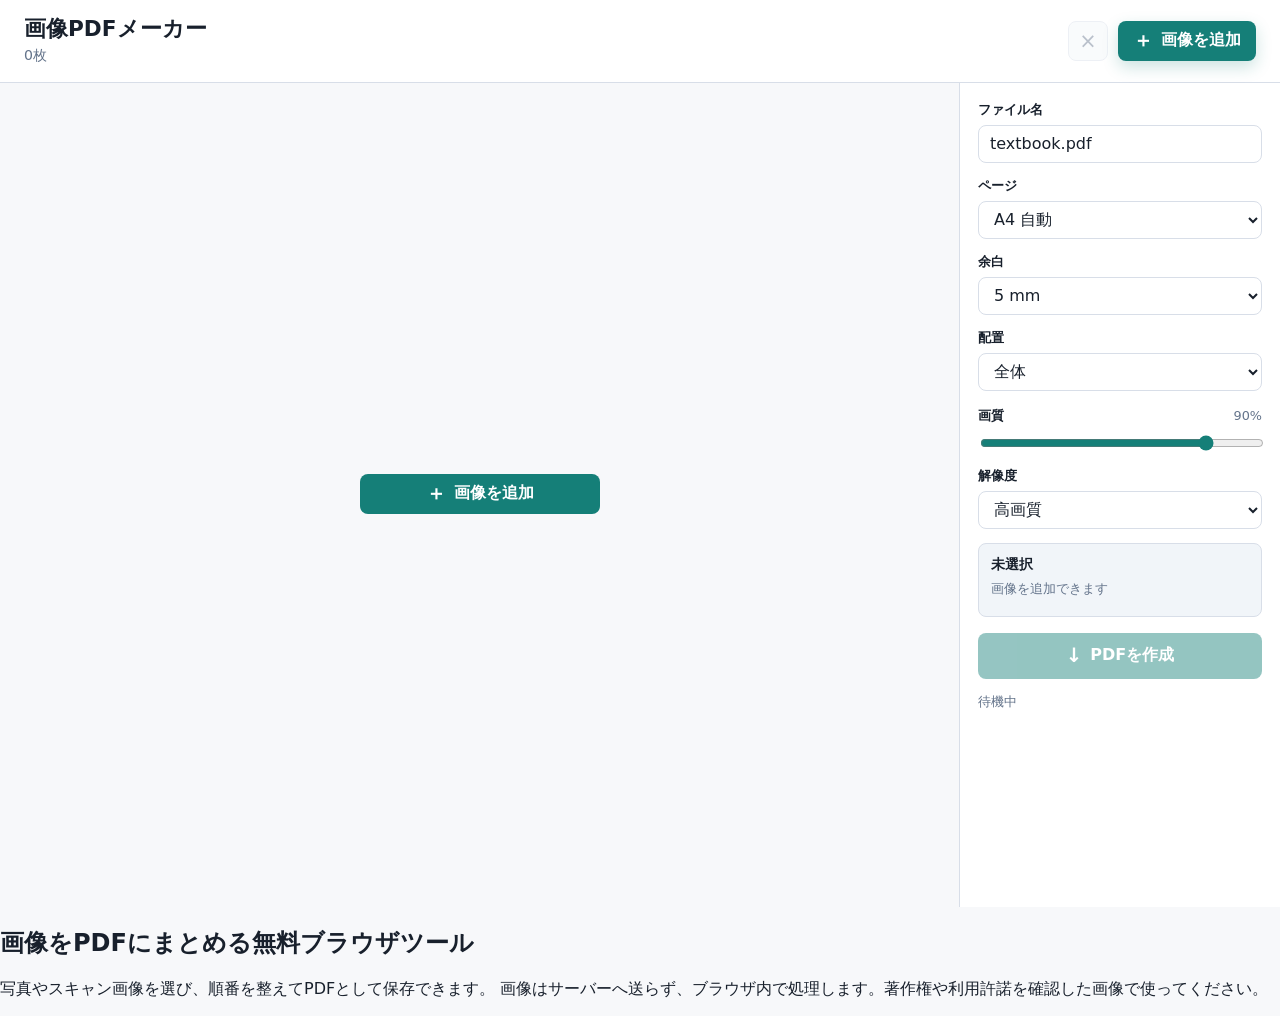
==== index.html @ 27815607 "Clarify copyright notice" ====
<!doctype html>
<html lang="ja">
  <head>
    <meta charset="utf-8" />
    <meta name="viewport" content="width=device-width, initial-scale=1" />
    <title>画像をPDFに変換・結合 - 写真PDFメーカー</title>
    <meta
      name="description"
      content="JPG、PNG、WebPなどの画像をブラウザ内で並べ替えてPDFに変換できる無料ツールです。写真やスキャン画像を端末内で処理してPDF保存できます。"
    />
    <meta name="robots" content="index,follow" />
    <meta name="application-name" content="写真PDFメーカー" />
    <meta name="theme-color" content="#157f78" />
    <link rel="canonical" href="https://meta1529-dev.github.io/photo-pdf-maker/" />
    <link rel="manifest" href="./site.webmanifest" />
    <meta property="og:type" content="website" />
    <meta property="og:locale" content="ja_JP" />
    <meta property="og:site_name" content="写真PDFメーカー" />
    <meta property="og:title" content="画像をPDFに変換・結合 - 写真PDFメーカー" />
    <meta
      property="og:description"
      content="画像を追加して順番や向きを整え、ブラウザ内でPDFとして保存できます。"
    />
    <meta property="og:url" content="https://meta1529-dev.github.io/photo-pdf-maker/" />
    <meta name="twitter:card" content="summary" />
    <meta name="twitter:title" content="画像をPDFに変換・結合 - 写真PDFメーカー" />
    <meta
      name="twitter:description"
      content="写真やスキャン画像をブラウザ内でPDFにまとめる無料ツールです。"
    />
    <link rel="stylesheet" href="./styles.css" />
    <script type="application/ld+json">
      {
        "@context": "https://schema.org",
        "@type": "WebApplication",
        "name": "写真PDFメーカー",
        "alternateName": "Photo PDF Maker",
        "url": "https://meta1529-dev.github.io/photo-pdf-maker/",
        "applicationCategory": "UtilitiesApplication",
        "operatingSystem": "Any",
        "inLanguage": "ja",
        "isAccessibleForFree": true,
        "description": "JPG、PNG、WebPなどの画像をブラウザ内で並べ替えてPDFに変換できる無料ツールです。",
        "featureList": [
          "画像をPDFに変換",
          "複数画像の結合",
          "画像の並べ替え",
          "画像の回転",
          "A4 PDF作成"
        ]
      }
    </script>
  </head>
  <body>
    <div class="app-shell">
      <header class="topbar">
        <div>
          <h1>画像PDFメーカー</h1>
          <p id="summary" class="summary">0枚</p>
        </div>
        <div class="top-actions">
          <button id="clearButton" class="icon-button muted" type="button" title="すべて削除" aria-label="すべて削除" disabled>
            <span aria-hidden="true">×</span>
          </button>
          <button id="addButton" class="primary-button" type="button">
            <span aria-hidden="true">＋</span>
            画像を追加
          </button>
          <input id="fileInput" type="file" accept="image/*" multiple hidden />
        </div>
      </header>

      <main class="workspace">
        <section id="dropZone" class="image-area" aria-label="画像リスト">
          <div id="emptyState" class="empty-state">
            <button id="emptyAddButton" class="empty-add" type="button">
              <span aria-hidden="true">＋</span>
              画像を追加
            </button>
          </div>
          <div id="imageGrid" class="image-grid" aria-live="polite"></div>
        </section>

        <aside class="settings-panel">
          <div class="panel-section">
            <label class="field-label" for="fileName">ファイル名</label>
            <input id="fileName" class="text-input" type="text" value="textbook.pdf" spellcheck="false" />
          </div>

          <div class="panel-section">
            <label class="field-label" for="pageSize">ページ</label>
            <select id="pageSize" class="select-input">
              <option value="a4-auto" selected>A4 自動</option>
              <option value="a4-portrait">A4 縦</option>
              <option value="a4-landscape">A4 横</option>
              <option value="image-fit">写真比率</option>
            </select>
          </div>

          <div class="panel-section">
            <label class="field-label" for="margin">余白</label>
            <select id="margin" class="select-input">
              <option value="0">0 mm</option>
              <option value="5" selected>5 mm</option>
              <option value="10">10 mm</option>
              <option value="15">15 mm</option>
            </select>
          </div>

          <div class="panel-section">
            <label class="field-label" for="fitMode">配置</label>
            <select id="fitMode" class="select-input">
              <option value="contain" selected>全体</option>
              <option value="cover">全面</option>
            </select>
          </div>

          <div class="panel-section">
            <div class="field-row">
              <label class="field-label" for="quality">画質</label>
              <span id="qualityValue" class="field-value">90%</span>
            </div>
            <input id="quality" class="slider" type="range" min="55" max="98" value="90" />
          </div>

          <div class="panel-section">
            <label class="field-label" for="maxEdge">解像度</label>
            <select id="maxEdge" class="select-input">
              <option value="1800">標準</option>
              <option value="2400" selected>高画質</option>
              <option value="3200">細部</option>
              <option value="0">原寸</option>
            </select>
          </div>

          <div class="selected-box">
            <p id="selectedName" class="selected-name">未選択</p>
            <p id="selectedMeta" class="selected-meta">画像を追加できます</p>
          </div>

          <button id="createPdfButton" class="create-button" type="button" disabled>
            <span aria-hidden="true">↓</span>
            PDFを作成
          </button>
          <p id="status" class="status" role="status">待機中</p>
        </aside>
      </main>
    </div>

    <section class="about-app" aria-labelledby="aboutTitle">
      <div class="about-inner">
        <h2 id="aboutTitle">画像をPDFにまとめる無料ブラウザツール</h2>
        <p>
          写真やスキャン画像を選び、順番を整えてPDFとして保存できます。
          画像はサーバーへ送らず、ブラウザ内で処理します。著作権や利用許諾を確認した画像で使ってください。
        </p>
      </div>
    </section>

    <script src="./app.js"></script>
  </body>
</html>
---- styles.css ----
:root {
  color-scheme: light;
  --bg: #f7f8fa;
  --surface: #ffffff;
  --surface-strong: #f1f5f9;
  --text: #18202c;
  --muted: #64748b;
  --line: #d8dee8;
  --accent: #157f78;
  --accent-strong: #0f625d;
  --focus: #2d7ff9;
  --danger: #b42318;
  --shadow: 0 10px 28px rgba(24, 32, 44, 0.08);
}

* {
  box-sizing: border-box;
}

html,
body {
  min-height: 100%;
}

body {
  margin: 0;
  background: var(--bg);
  color: var(--text);
  font-family:
    Inter, ui-sans-serif, system-ui, -apple-system, BlinkMacSystemFont, "Segoe UI",
    sans-serif;
  letter-spacing: 0;
}

button,
input,
select {
  font: inherit;
}

button {
  border: 0;
}

.app-shell {
  min-height: 100vh;
  display: grid;
  grid-template-rows: auto 1fr;
}

.topbar {
  min-height: 76px;
  padding: 16px 24px;
  display: flex;
  align-items: center;
  justify-content: space-between;
  gap: 18px;
  background: rgba(255, 255, 255, 0.92);
  border-bottom: 1px solid var(--line);
  position: sticky;
  top: 0;
  z-index: 5;
  backdrop-filter: blur(14px);
}

h1 {
  margin: 0;
  font-size: 1.35rem;
  line-height: 1.2;
  font-weight: 750;
  letter-spacing: 0;
}

.summary {
  min-height: 20px;
  margin: 4px 0 0;
  color: var(--muted);
  font-size: 0.88rem;
}

.top-actions {
  display: flex;
  align-items: center;
  gap: 10px;
}

.primary-button,
.create-button,
.empty-add,
.icon-button,
.thumb-tool {
  min-height: 40px;
  display: inline-flex;
  align-items: center;
  justify-content: center;
  gap: 8px;
  border-radius: 8px;
  cursor: pointer;
  user-select: none;
  transition:
    transform 120ms ease,
    background 120ms ease,
    border-color 120ms ease,
    color 120ms ease;
}

.primary-button {
  padding: 0 15px;
  background: var(--accent);
  color: #fff;
  font-weight: 700;
  box-shadow: 0 6px 16px rgba(21, 127, 120, 0.22);
}

.primary-button:hover,
.create-button:hover,
.empty-add:hover {
  background: var(--accent-strong);
}

.primary-button:active,
.create-button:active,
.empty-add:active,
.icon-button:active,
.thumb-tool:active {
  transform: translateY(1px);
}

.icon-button {
  width: 40px;
  background: var(--surface-strong);
  color: var(--text);
  border: 1px solid var(--line);
  font-size: 1.3rem;
  line-height: 1;
}

.icon-button.muted {
  color: var(--muted);
}

.icon-button:not(:disabled):hover,
.thumb-tool:not(:disabled):hover {
  border-color: #b6c4d7;
  background: #e8edf5;
}

button:disabled {
  cursor: not-allowed;
  opacity: 0.45;
  box-shadow: none;
}

.workspace {
  min-height: calc(100vh - 76px);
  display: grid;
  grid-template-columns: minmax(0, 1fr) 320px;
}

.image-area {
  min-width: 0;
  position: relative;
  padding: 24px;
  border-right: 1px solid var(--line);
}

.image-area.is-dragging {
  background: #eef8f6;
}

.empty-state {
  min-height: calc(100vh - 126px);
  display: grid;
  place-items: center;
}

.empty-state.is-hidden {
  display: none;
}

.empty-add {
  min-width: min(240px, 80vw);
  padding: 0 18px;
  background: var(--accent);
  color: #fff;
  font-weight: 750;
  font-size: 1rem;
}

.empty-add span,
.primary-button span,
.create-button span {
  font-size: 1.24rem;
  line-height: 1;
}

.image-grid {
  display: grid;
  grid-template-columns: repeat(auto-fill, minmax(154px, 1fr));
  gap: 14px;
}

.thumb-card {
  min-width: 0;
  background: var(--surface);
  border: 1px solid var(--line);
  border-radius: 8px;
  overflow: clip;
  box-shadow: 0 4px 14px rgba(24, 32, 44, 0.05);
}

.thumb-card.is-selected {
  border-color: var(--focus);
  box-shadow:
    0 0 0 2px rgba(45, 127, 249, 0.16),
    0 6px 16px rgba(24, 32, 44, 0.08);
}

.thumb-card.is-drag-over {
  border-color: var(--accent);
}

.thumb-image-wrap {
  width: 100%;
  aspect-ratio: 1 / 1.32;
  display: grid;
  place-items: center;
  background: #e6ebf1;
  overflow: hidden;
}

.thumb-image {
  max-width: 100%;
  max-height: 100%;
  display: block;
  object-fit: contain;
  image-orientation: from-image;
  transition: transform 120ms ease;
}

.thumb-details {
  padding: 9px;
}

.thumb-name {
  min-height: 18px;
  margin: 0;
  overflow: hidden;
  color: var(--text);
  font-size: 0.82rem;
  font-weight: 650;
  text-overflow: ellipsis;
  white-space: nowrap;
}

.thumb-meta {
  min-height: 17px;
  margin: 3px 0 8px;
  color: var(--muted);
  font-size: 0.75rem;
}

.thumb-tools {
  display: grid;
  grid-template-columns: repeat(5, 1fr);
  gap: 5px;
}

.thumb-tool {
  min-width: 0;
  min-height: 32px;
  background: var(--surface-strong);
  color: var(--text);
  border: 1px solid var(--line);
  font-size: 1rem;
  line-height: 1;
}

.thumb-tool.danger {
  color: var(--danger);
}

.settings-panel {
  width: 320px;
  min-height: calc(100vh - 76px);
  padding: 18px;
  background: var(--surface);
  display: flex;
  flex-direction: column;
  gap: 14px;
  overflow-y: auto;
}

.panel-section {
  display: grid;
  gap: 6px;
}

.field-row {
  min-height: 22px;
  display: flex;
  align-items: center;
  justify-content: space-between;
  gap: 12px;
}

.field-label {
  color: var(--text);
  font-size: 0.84rem;
  font-weight: 720;
}

.field-value {
  color: var(--muted);
  font-size: 0.8rem;
}

.text-input,
.select-input {
  width: 100%;
  min-height: 38px;
  border: 1px solid var(--line);
  border-radius: 8px;
  background: #fff;
  color: var(--text);
  padding: 0 11px;
}

.text-input:focus,
.select-input:focus,
.slider:focus-visible,
button:focus-visible {
  outline: 3px solid rgba(45, 127, 249, 0.22);
  outline-offset: 2px;
}

.slider {
  width: 100%;
  accent-color: var(--accent);
}

.selected-box {
  min-height: 74px;
  padding: 12px;
  background: var(--surface-strong);
  border: 1px solid var(--line);
  border-radius: 8px;
}

.selected-name {
  margin: 0;
  color: var(--text);
  font-size: 0.86rem;
  font-weight: 720;
  overflow-wrap: anywhere;
}

.selected-meta {
  margin: 6px 0 0;
  color: var(--muted);
  font-size: 0.8rem;
  line-height: 1.45;
}

.create-button {
  width: 100%;
  min-height: 46px;
  margin-top: 2px;
  padding: 0 16px;
  background: var(--accent);
  color: #fff;
  font-weight: 800;
  box-shadow: 0 8px 20px rgba(21, 127, 120, 0.2);
}

.status {
  min-height: 20px;
  margin: 0;
  color: var(--muted);
  font-size: 0.82rem;
  line-height: 1.4;
}

@media (max-width: 860px) {
  .topbar {
    align-items: flex-start;
    padding: 14px 14px 12px;
  }

  .workspace {
    grid-template-columns: 1fr;
  }

  .image-area {
    padding: 14px;
    border-right: 0;
    border-bottom: 1px solid var(--line);
  }

  .settings-panel {
    width: auto;
    position: sticky;
    bottom: 0;
    z-index: 4;
    border-top: 1px solid var(--line);
    box-shadow: 0 -10px 26px rgba(24, 32, 44, 0.08);
  }

  .image-grid {
    grid-template-columns: repeat(auto-fill, minmax(136px, 1fr));
    gap: 10px;
  }
}

@media (max-width: 560px) {
  .topbar {
    display: grid;
    grid-template-columns: 1fr;
  }

  .top-actions {
    width: 100%;
  }

  .primary-button {
    flex: 1;
  }

  .image-grid {
    grid-template-columns: repeat(2, minmax(0, 1fr));
  }

  .thumb-tools {
    grid-template-columns: repeat(5, minmax(28px, 1fr));
  }
}
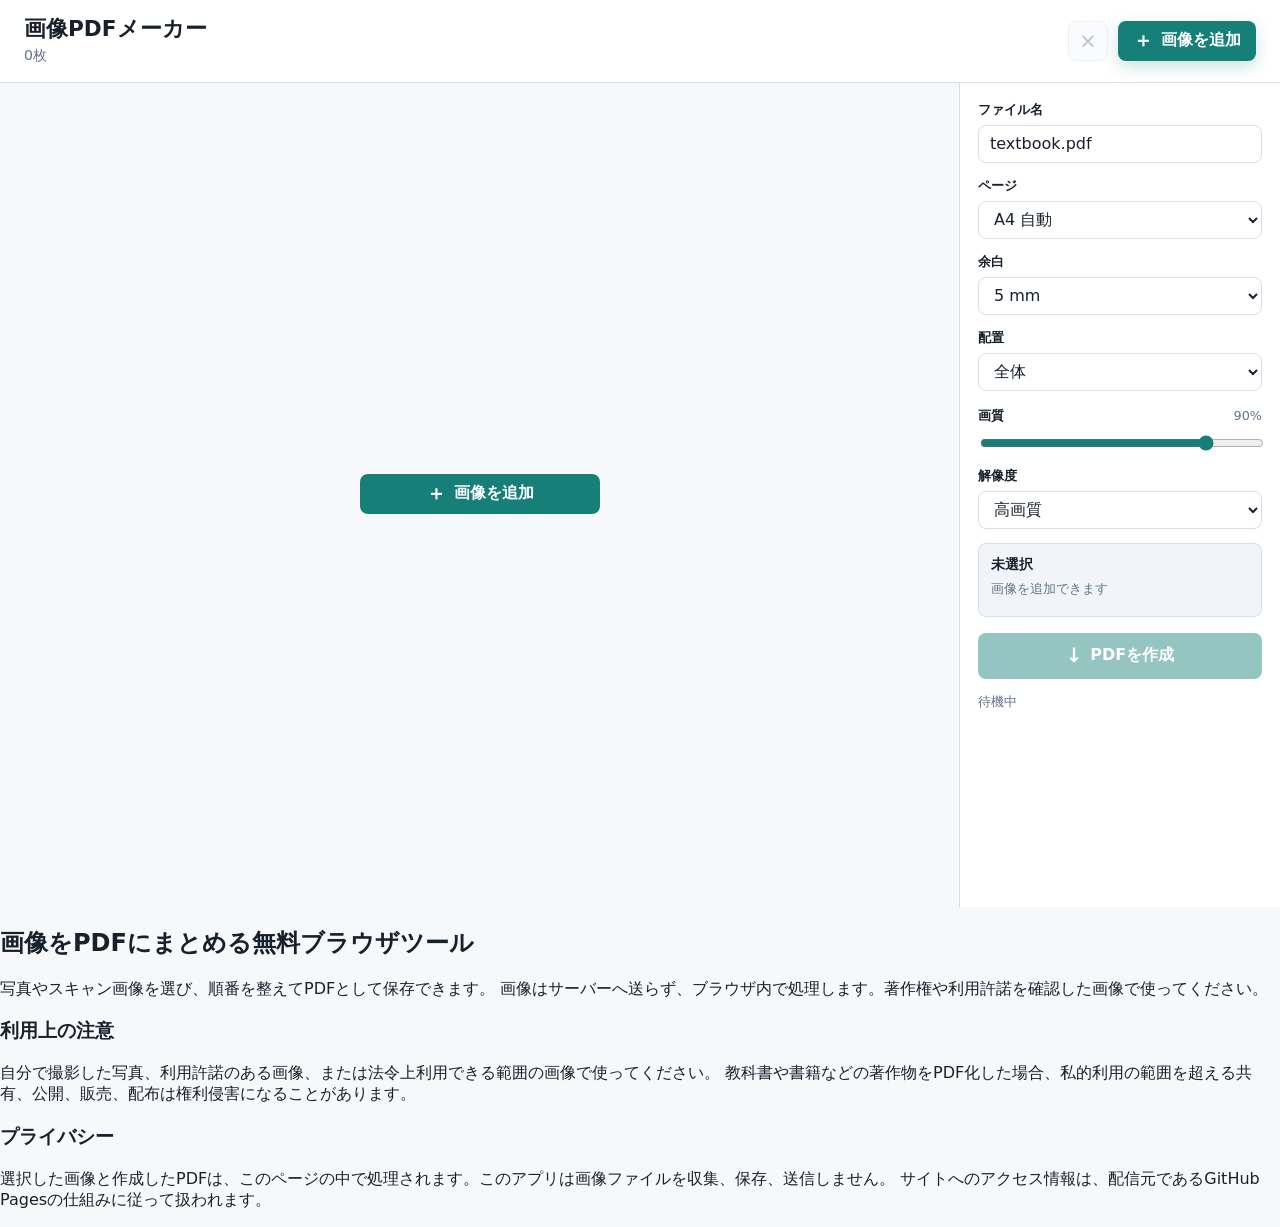
==== commit 65469ec0: "Add usage and privacy notes" ====
--- a/index.html
+++ b/index.html
@@ -154,6 +154,22 @@
           写真やスキャン画像を選び、順番を整えてPDFとして保存できます。
           画像はサーバーへ送らず、ブラウザ内で処理します。著作権や利用許諾を確認した画像で使ってください。
         </p>
+        <div class="notice-grid" aria-label="利用上の注意とプライバシー">
+          <section class="notice-item" aria-labelledby="termsTitle">
+            <h3 id="termsTitle">利用上の注意</h3>
+            <p>
+              自分で撮影した写真、利用許諾のある画像、または法令上利用できる範囲の画像で使ってください。
+              教科書や書籍などの著作物をPDF化した場合、私的利用の範囲を超える共有、公開、販売、配布は権利侵害になることがあります。
+            </p>
+          </section>
+          <section class="notice-item" aria-labelledby="privacyTitle">
+            <h3 id="privacyTitle">プライバシー</h3>
+            <p>
+              選択した画像と作成したPDFは、このページの中で処理されます。このアプリは画像ファイルを収集、保存、送信しません。
+              サイトへのアクセス情報は、配信元であるGitHub Pagesの仕組みに従って扱われます。
+            </p>
+          </section>
+        </div>
       </div>
     </section>
 
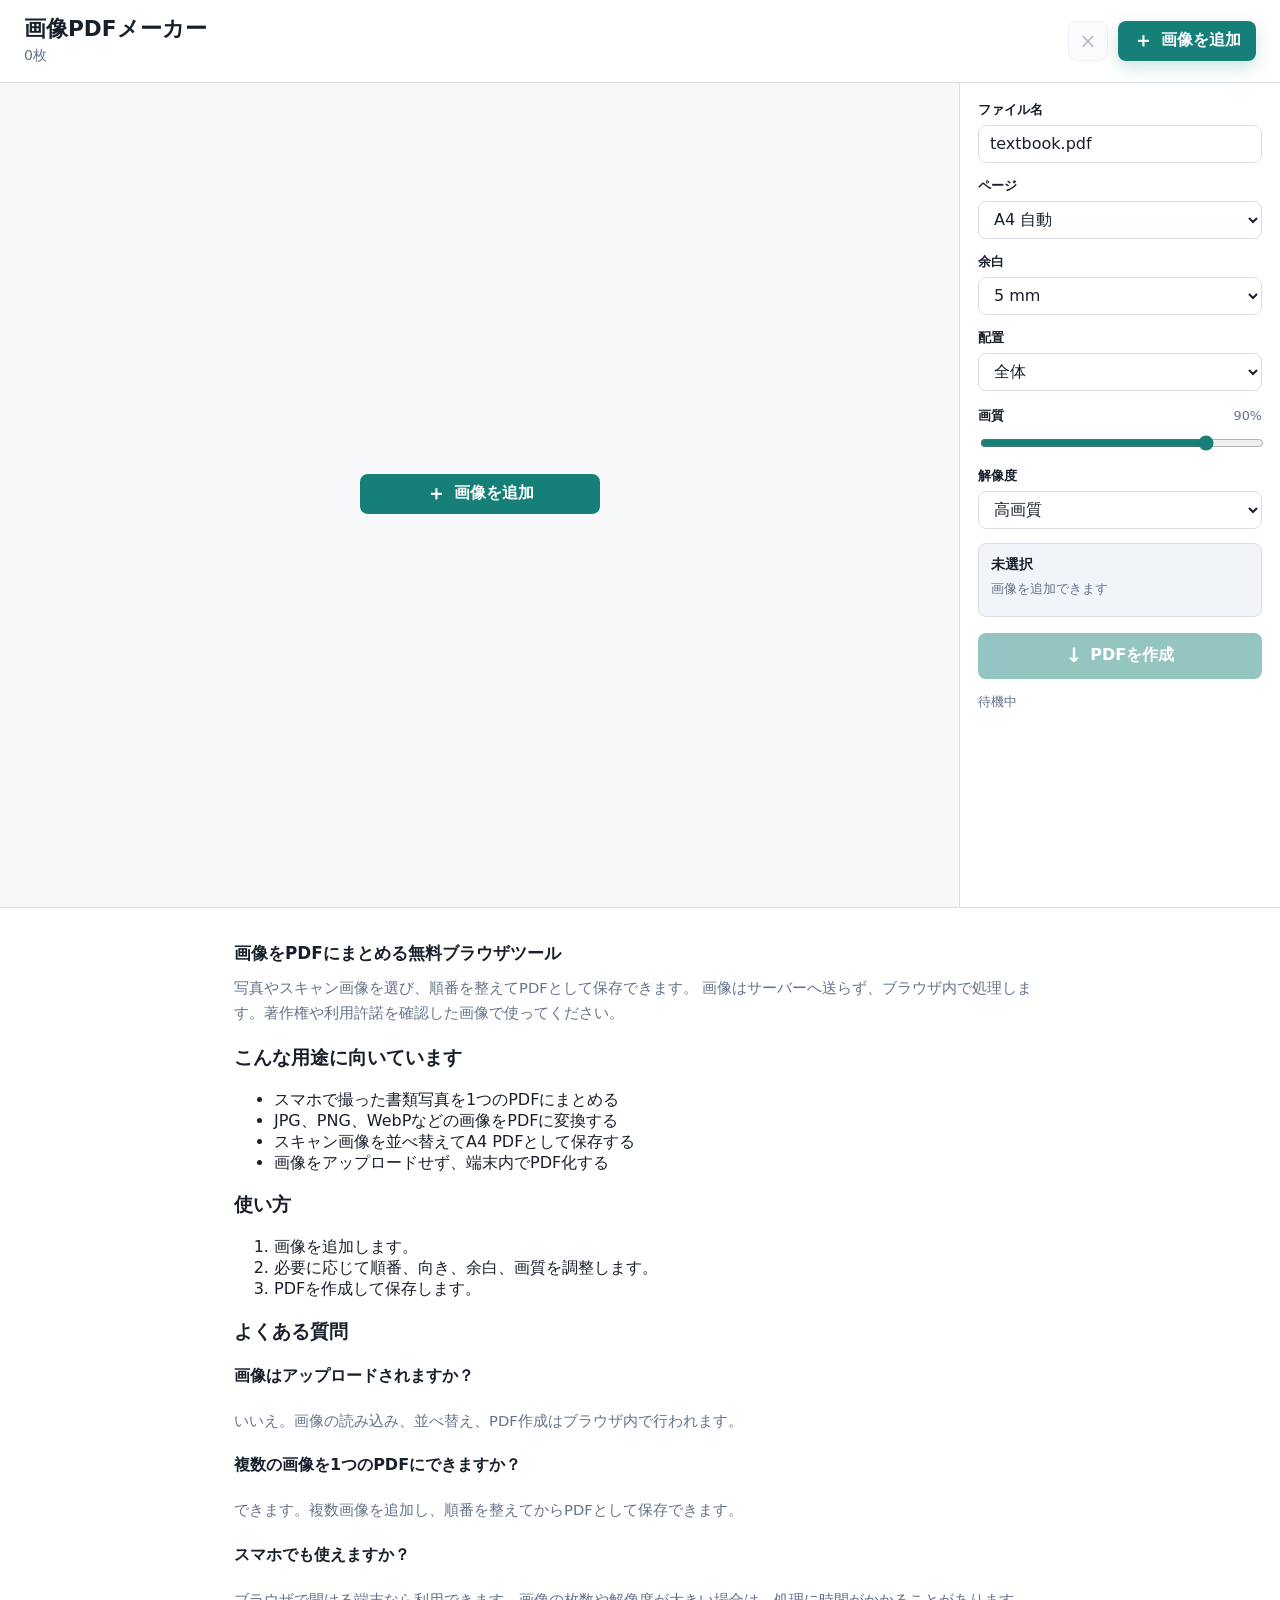
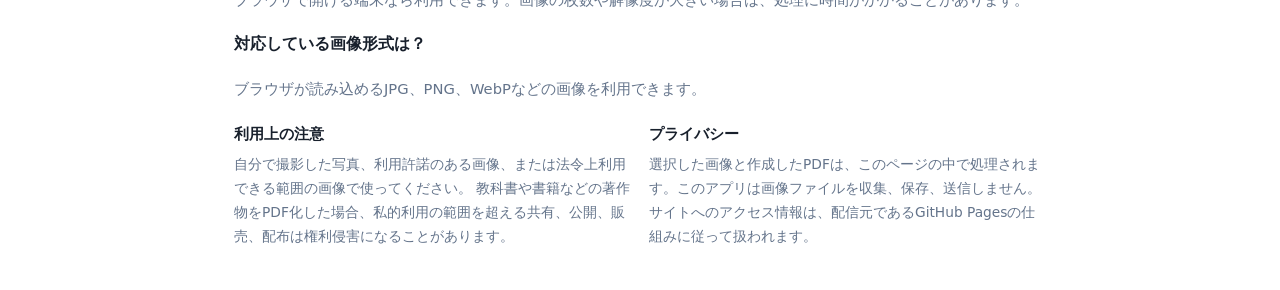
==== commit a9c3c998: "Add SEO help and FAQ content" ====
--- a/index.html
+++ b/index.html
@@ -154,6 +154,46 @@
           写真やスキャン画像を選び、順番を整えてPDFとして保存できます。
           画像はサーバーへ送らず、ブラウザ内で処理します。著作権や利用許諾を確認した画像で使ってください。
         </p>
+        <div class="seo-section" aria-label="このツールでできること">
+          <section>
+            <h3>こんな用途に向いています</h3>
+            <ul>
+              <li>スマホで撮った書類写真を1つのPDFにまとめる</li>
+              <li>JPG、PNG、WebPなどの画像をPDFに変換する</li>
+              <li>スキャン画像を並べ替えてA4 PDFとして保存する</li>
+              <li>画像をアップロードせず、端末内でPDF化する</li>
+            </ul>
+          </section>
+          <section>
+            <h3>使い方</h3>
+            <ol>
+              <li>画像を追加します。</li>
+              <li>必要に応じて順番、向き、余白、画質を調整します。</li>
+              <li>PDFを作成して保存します。</li>
+            </ol>
+          </section>
+        </div>
+        <section class="faq-section" aria-labelledby="faqTitle">
+          <h3 id="faqTitle">よくある質問</h3>
+          <div class="faq-list">
+            <article>
+              <h4>画像はアップロードされますか？</h4>
+              <p>いいえ。画像の読み込み、並べ替え、PDF作成はブラウザ内で行われます。</p>
+            </article>
+            <article>
+              <h4>複数の画像を1つのPDFにできますか？</h4>
+              <p>できます。複数画像を追加し、順番を整えてからPDFとして保存できます。</p>
+            </article>
+            <article>
+              <h4>スマホでも使えますか？</h4>
+              <p>ブラウザで開ける端末なら利用できます。画像の枚数や解像度が大きい場合は、処理に時間がかかることがあります。</p>
+            </article>
+            <article>
+              <h4>対応している画像形式は？</h4>
+              <p>ブラウザが読み込めるJPG、PNG、WebPなどの画像を利用できます。</p>
+            </article>
+          </div>
+        </section>
         <div class="notice-grid" aria-label="利用上の注意とプライバシー">
           <section class="notice-item" aria-labelledby="termsTitle">
             <h3 id="termsTitle">利用上の注意</h3>
--- a/styles.css
+++ b/styles.css
@@ -381,6 +381,52 @@
   line-height: 1.4;
 }
 
+.about-app {
+  background: #ffffff;
+  border-top: 1px solid var(--line);
+}
+
+.about-inner {
+  width: min(860px, 100%);
+  margin: 0 auto;
+  padding: 34px 24px 42px;
+}
+
+.about-inner h2 {
+  margin: 0 0 10px;
+  font-size: 1.05rem;
+  line-height: 1.35;
+}
+
+.about-inner p {
+  margin: 0;
+  color: var(--muted);
+  font-size: 0.92rem;
+  line-height: 1.75;
+}
+
+.notice-grid {
+  margin-top: 22px;
+  display: grid;
+  grid-template-columns: repeat(2, minmax(0, 1fr));
+  gap: 18px;
+}
+
+.notice-item {
+  min-width: 0;
+}
+
+.notice-item h3 {
+  margin: 0 0 8px;
+  color: var(--text);
+  font-size: 0.92rem;
+  line-height: 1.35;
+}
+
+.notice-item p {
+  font-size: 0.86rem;
+}
+
 @media (max-width: 860px) {
   .topbar {
     align-items: flex-start;
@@ -433,4 +479,13 @@
   .thumb-tools {
     grid-template-columns: repeat(5, minmax(28px, 1fr));
   }
-}
+
+  .about-inner {
+    padding: 26px 16px 34px;
+  }
+
+  .notice-grid {
+    grid-template-columns: 1fr;
+    gap: 16px;
+  }
+}
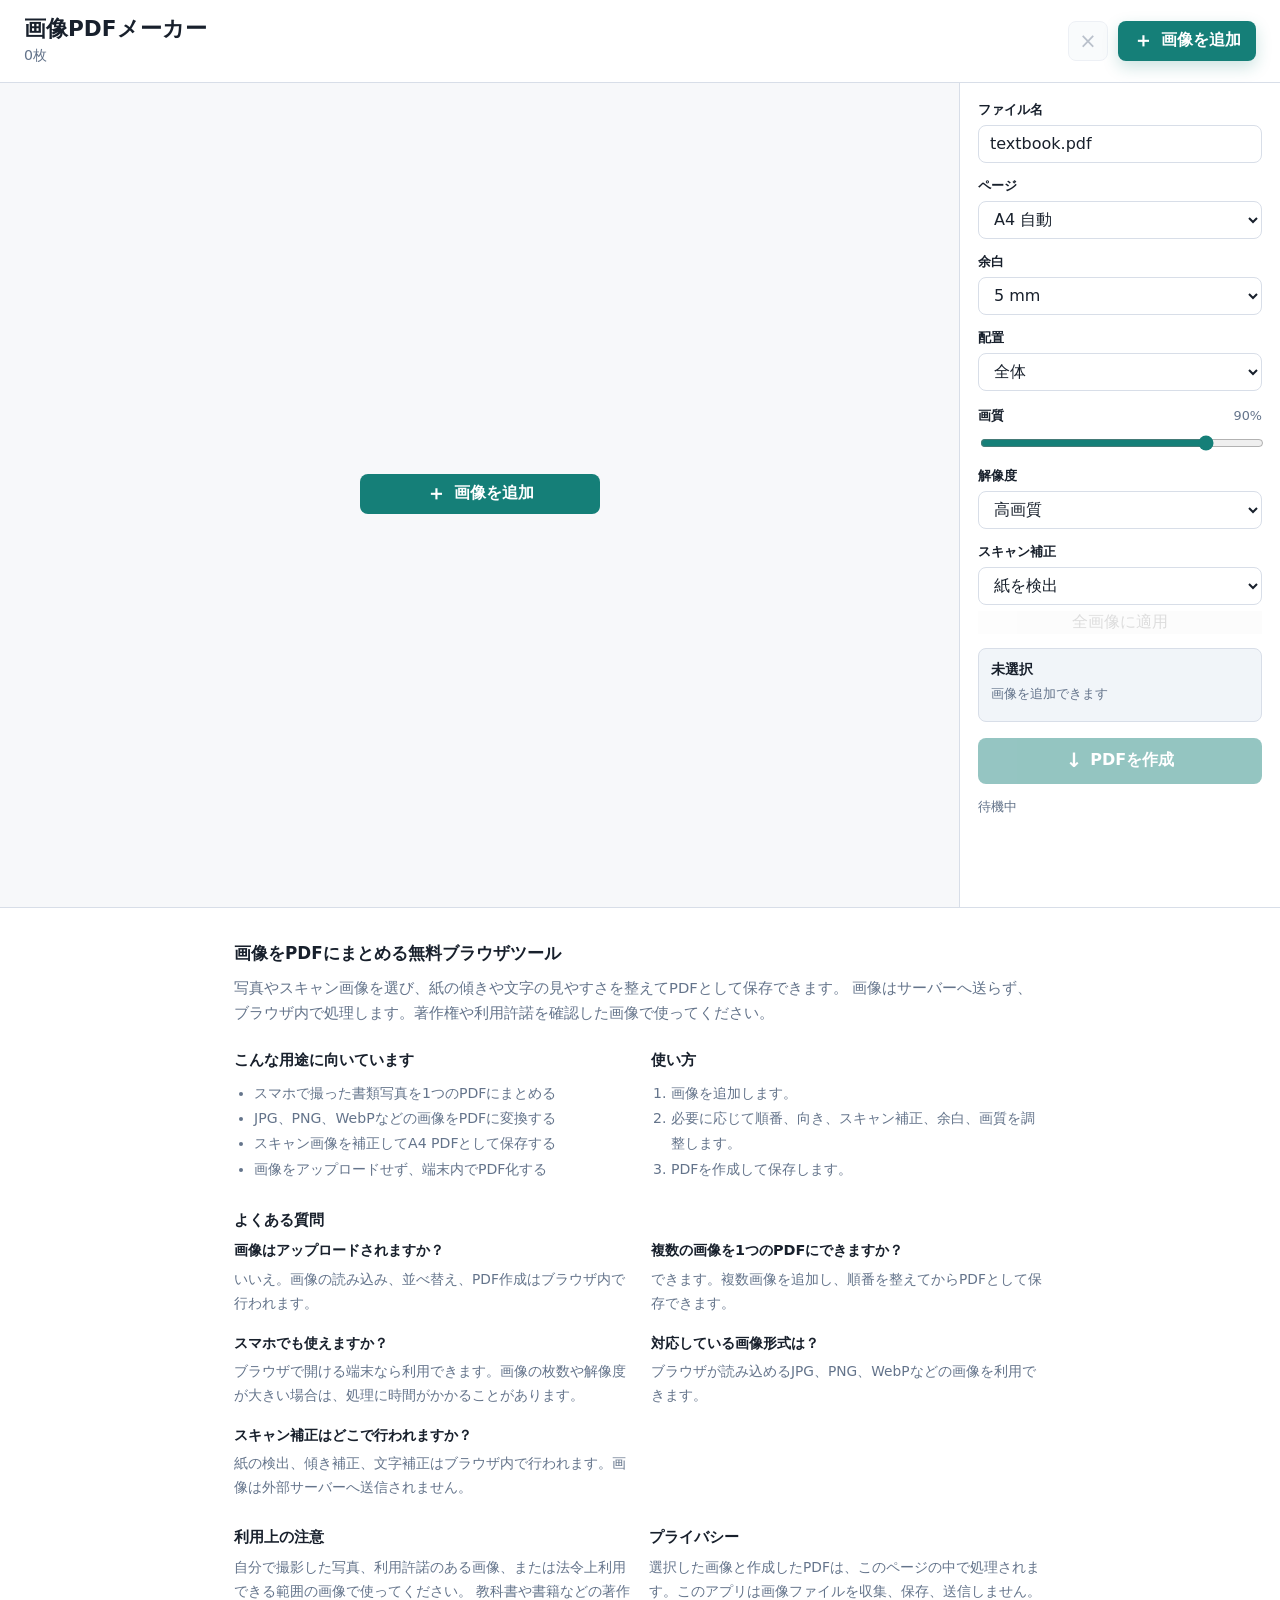
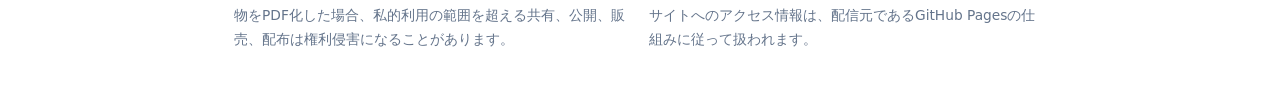
==== commit 4809661e: "Update index.html" ====
--- a/index.html
+++ b/index.html
@@ -6,12 +6,13 @@
     <title>画像をPDFに変換・結合 - 写真PDFメーカー</title>
     <meta
       name="description"
-      content="JPG、PNG、WebPなどの画像をブラウザ内で並べ替えてPDFに変換できる無料ツールです。写真やスキャン画像を端末内で処理してPDF保存できます。"
+      content="JPG、PNG、WebPなどの画像をブラウザ内で並べ替えてPDFに変換できる無料ツールです。紙の自動検出や文字補正を端末内で行い、PDF保存できます。"
     />
     <meta name="robots" content="index,follow" />
     <meta name="application-name" content="写真PDFメーカー" />
     <meta name="theme-color" content="#157f78" />
     <link rel="canonical" href="https://meta1529-dev.github.io/photo-pdf-maker/" />
+    <link rel="icon" href="data:image/svg+xml,%3Csvg xmlns='http://www.w3.org/2000/svg' viewBox='0 0 64 64'%3E%3Crect width='64' height='64' rx='12' fill='%23157f78'/%3E%3Cpath d='M20 12h20l8 8v32H20z' fill='white'/%3E%3Cpath d='M40 12v10h10' fill='%23d9f4ef'/%3E%3Cpath d='M25 34h18M25 40h18M25 46h12' stroke='%23157f78' stroke-width='3' stroke-linecap='round'/%3E%3C/svg%3E" />
     <link rel="manifest" href="./site.webmanifest" />
     <meta property="og:type" content="website" />
     <meta property="og:locale" content="ja_JP" />
@@ -46,6 +47,7 @@
           "複数画像の結合",
           "画像の並べ替え",
           "画像の回転",
+          "スキャン補正",
           "A4 PDF作成"
         ]
       }
@@ -133,6 +135,16 @@
             </select>
           </div>
 
+          <div class="panel-section">
+            <label class="field-label" for="scanMode">スキャン補正</label>
+            <select id="scanMode" class="select-input">
+              <option value="scan" selected>紙を検出</option>
+              <option value="clean">文字くっきり</option>
+              <option value="off">なし</option>
+            </select>
+            <button id="applyScanButton" class="secondary-button" type="button" disabled>全画像に適用</button>
+          </div>
+
           <div class="selected-box">
             <p id="selectedName" class="selected-name">未選択</p>
             <p id="selectedMeta" class="selected-meta">画像を追加できます</p>
@@ -151,7 +163,7 @@
       <div class="about-inner">
         <h2 id="aboutTitle">画像をPDFにまとめる無料ブラウザツール</h2>
         <p>
-          写真やスキャン画像を選び、順番を整えてPDFとして保存できます。
+          写真やスキャン画像を選び、紙の傾きや文字の見やすさを整えてPDFとして保存できます。
           画像はサーバーへ送らず、ブラウザ内で処理します。著作権や利用許諾を確認した画像で使ってください。
         </p>
         <div class="seo-section" aria-label="このツールでできること">
@@ -160,7 +172,7 @@
             <ul>
               <li>スマホで撮った書類写真を1つのPDFにまとめる</li>
               <li>JPG、PNG、WebPなどの画像をPDFに変換する</li>
-              <li>スキャン画像を並べ替えてA4 PDFとして保存する</li>
+              <li>スキャン画像を補正してA4 PDFとして保存する</li>
               <li>画像をアップロードせず、端末内でPDF化する</li>
             </ul>
           </section>
@@ -168,7 +180,7 @@
             <h3>使い方</h3>
             <ol>
               <li>画像を追加します。</li>
-              <li>必要に応じて順番、向き、余白、画質を調整します。</li>
+              <li>必要に応じて順番、向き、スキャン補正、余白、画質を調整します。</li>
               <li>PDFを作成して保存します。</li>
             </ol>
           </section>
@@ -191,6 +203,10 @@
             <article>
               <h4>対応している画像形式は？</h4>
               <p>ブラウザが読み込めるJPG、PNG、WebPなどの画像を利用できます。</p>
+            </article>
+            <article>
+              <h4>スキャン補正はどこで行われますか？</h4>
+              <p>紙の検出、傾き補正、文字補正はブラウザ内で行われます。画像は外部サーバーへ送信されません。</p>
             </article>
           </div>
         </section>
--- a/styles.css
+++ b/styles.css
@@ -405,8 +405,57 @@
   line-height: 1.75;
 }
 
+.seo-section {
+  margin-top: 24px;
+  display: grid;
+  grid-template-columns: repeat(2, minmax(0, 1fr));
+  gap: 22px;
+}
+
+.seo-section h3,
+.faq-section h3 {
+  margin: 0 0 10px;
+  color: var(--text);
+  font-size: 0.95rem;
+  line-height: 1.35;
+}
+
+.seo-section ul,
+.seo-section ol {
+  margin: 0;
+  padding-left: 1.25rem;
+  color: var(--muted);
+  font-size: 0.88rem;
+  line-height: 1.8;
+}
+
+.faq-section {
+  margin-top: 28px;
+}
+
+.faq-list {
+  display: grid;
+  grid-template-columns: repeat(2, minmax(0, 1fr));
+  gap: 18px 22px;
+}
+
+.faq-list article {
+  min-width: 0;
+}
+
+.faq-list h4 {
+  margin: 0 0 6px;
+  color: var(--text);
+  font-size: 0.9rem;
+  line-height: 1.4;
+}
+
+.faq-list p {
+  font-size: 0.86rem;
+}
+
 .notice-grid {
-  margin-top: 22px;
+  margin-top: 28px;
   display: grid;
   grid-template-columns: repeat(2, minmax(0, 1fr));
   gap: 18px;
@@ -484,6 +533,12 @@
     padding: 26px 16px 34px;
   }
 
+  .seo-section,
+  .faq-list {
+    grid-template-columns: 1fr;
+    gap: 16px;
+  }
+
   .notice-grid {
     grid-template-columns: 1fr;
     gap: 16px;
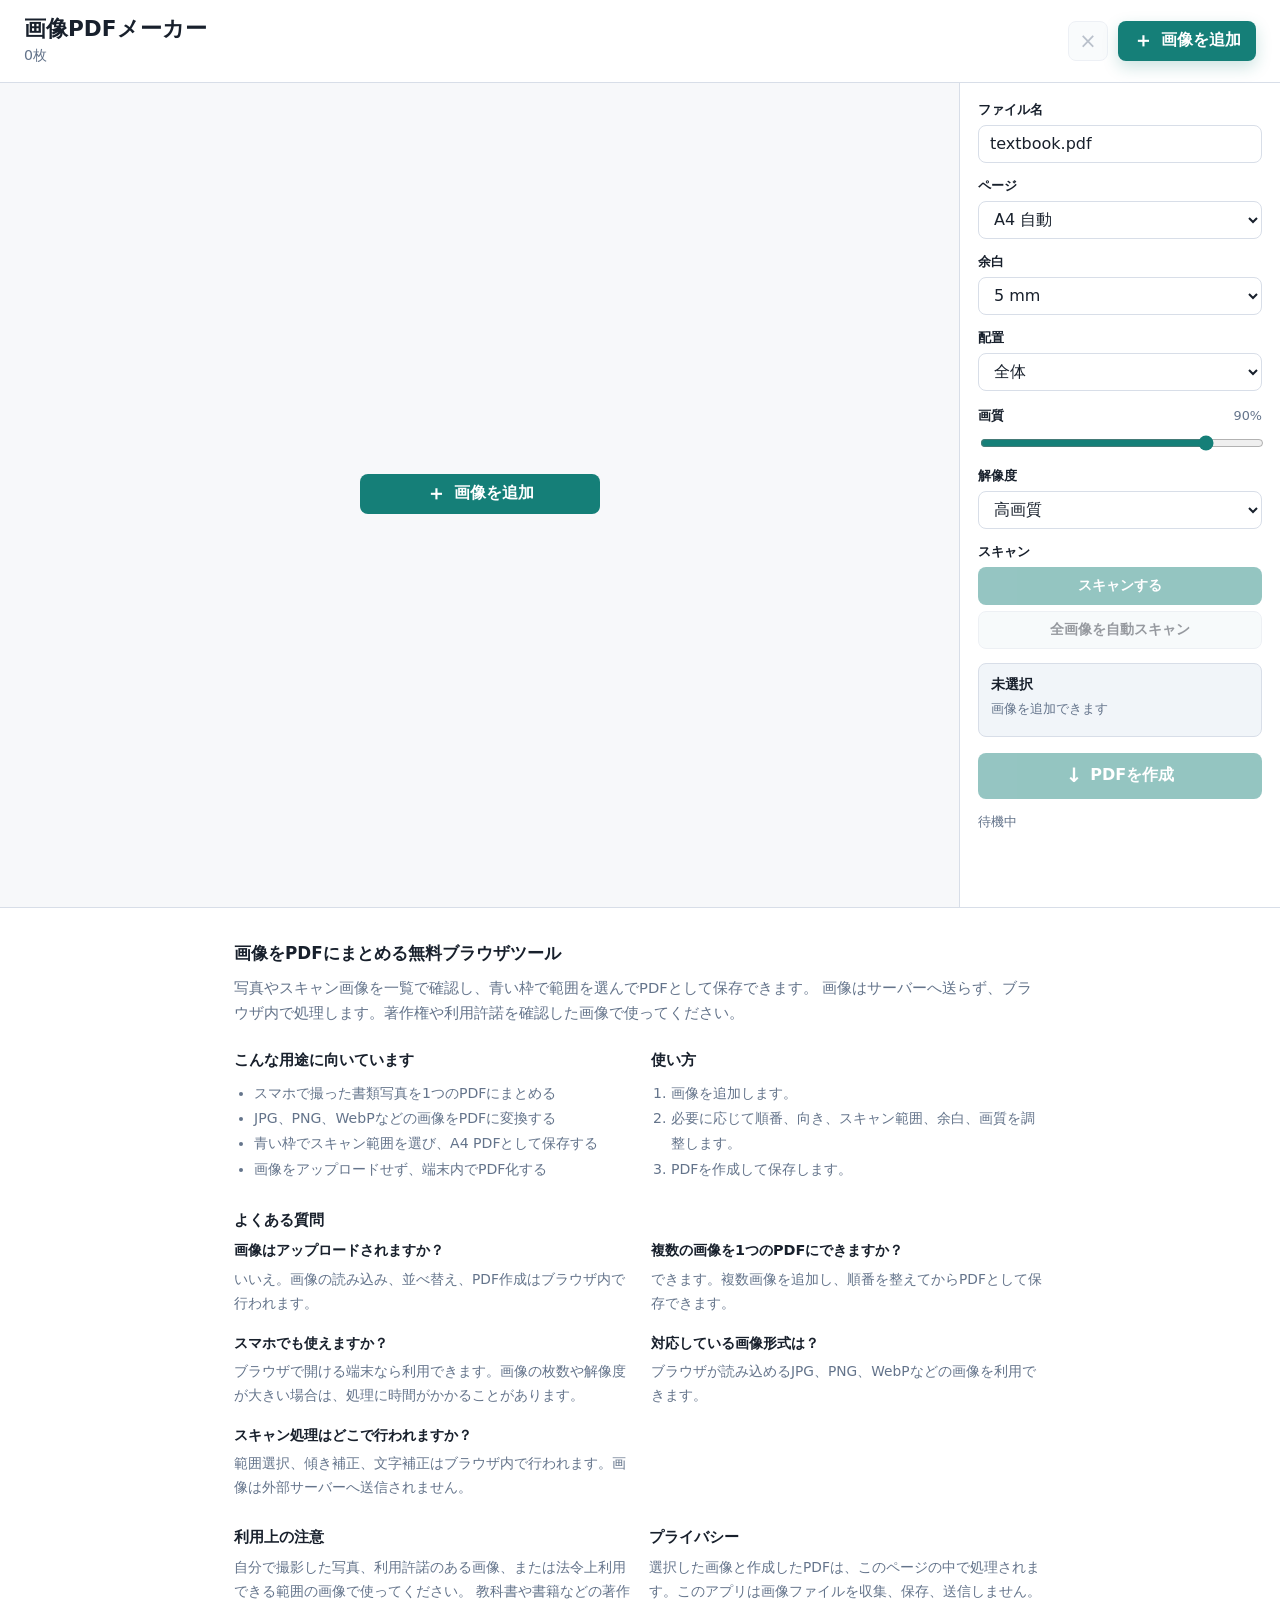
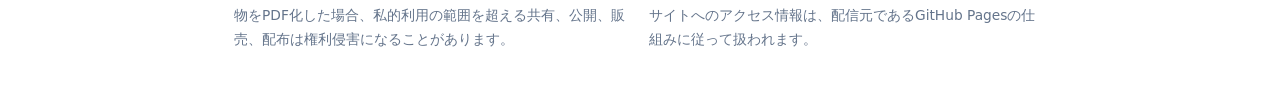
==== commit 6b1acdcf: "Add scan entry workflow" ====
--- a/index.html
+++ b/index.html
@@ -6,7 +6,7 @@
     <title>画像をPDFに変換・結合 - 写真PDFメーカー</title>
     <meta
       name="description"
-      content="JPG、PNG、WebPなどの画像をブラウザ内で並べ替えてPDFに変換できる無料ツールです。紙の自動検出や文字補正を端末内で行い、PDF保存できます。"
+      content="JPG、PNG、WebPなどの画像をブラウザ内で一覧表示し、青い枠で範囲を選んでスキャン補正してからPDF保存できます。"
     />
     <meta name="robots" content="index,follow" />
     <meta name="application-name" content="写真PDFメーカー" />
@@ -20,14 +20,14 @@
     <meta property="og:title" content="画像をPDFに変換・結合 - 写真PDFメーカー" />
     <meta
       property="og:description"
-      content="画像を追加して順番や向きを整え、ブラウザ内でPDFとして保存できます。"
+      content="画像を一覧で確認し、スキャン範囲を青い枠で選んでからPDFとして保存できます。"
     />
     <meta property="og:url" content="https://meta1529-dev.github.io/photo-pdf-maker/" />
     <meta name="twitter:card" content="summary" />
     <meta name="twitter:title" content="画像をPDFに変換・結合 - 写真PDFメーカー" />
     <meta
       name="twitter:description"
-      content="写真やスキャン画像をブラウザ内でPDFにまとめる無料ツールです。"
+      content="写真やスキャン画像を一覧化し、青い枠で範囲を選んでPDFにまとめる無料ツールです。"
     />
     <link rel="stylesheet" href="./styles.css" />
     <script type="application/ld+json">
@@ -47,6 +47,7 @@
           "複数画像の結合",
           "画像の並べ替え",
           "画像の回転",
+          "青い枠でスキャン範囲を選択",
           "スキャン補正",
           "A4 PDF作成"
         ]
@@ -69,6 +70,7 @@
             画像を追加
           </button>
           <input id="fileInput" type="file" accept="image/*" multiple hidden />
+          <input id="scanInput" type="file" accept="image/*" capture="environment" hidden />
         </div>
       </header>
 
@@ -136,13 +138,9 @@
           </div>
 
           <div class="panel-section">
-            <label class="field-label" for="scanMode">スキャン補正</label>
-            <select id="scanMode" class="select-input">
-              <option value="scan" selected>紙を検出</option>
-              <option value="clean">文字くっきり</option>
-              <option value="off">なし</option>
-            </select>
-            <button id="applyScanButton" class="secondary-button" type="button" disabled>全画像に適用</button>
+            <span class="field-label">スキャン</span>
+            <button id="scanSelectedButton" class="secondary-button" type="button" disabled>スキャンする</button>
+            <button id="applyScanButton" class="quiet-button" type="button" disabled>全画像を自動スキャン</button>
           </div>
 
           <div class="selected-box">
@@ -159,11 +157,54 @@
       </main>
     </div>
 
+    <div id="addDialog" class="add-dialog" role="dialog" aria-modal="true" aria-labelledby="addDialogTitle" hidden>
+      <div class="add-sheet">
+        <header class="add-header">
+          <h2 id="addDialogTitle">画像を追加</h2>
+          <button id="addCloseButton" class="icon-button muted" type="button" title="閉じる" aria-label="閉じる">
+            <span aria-hidden="true">×</span>
+          </button>
+        </header>
+        <div class="add-options">
+          <button id="scanCaptureButton" class="add-option-button" type="button">スキャンする</button>
+          <button id="chooseFilesButton" class="add-option-button" type="button">写真・ファイルを選択</button>
+        </div>
+      </div>
+    </div>
+
+    <div id="scanDialog" class="scan-dialog" role="dialog" aria-modal="true" aria-labelledby="scanTitle" hidden>
+      <div class="scan-editor">
+        <header class="scan-header">
+          <div>
+            <h2 id="scanTitle">スキャン</h2>
+            <p id="scanFileName" class="scan-file-name">未選択</p>
+          </div>
+          <button id="scanCloseButton" class="icon-button muted" type="button" title="閉じる" aria-label="閉じる">
+            <span aria-hidden="true">×</span>
+          </button>
+        </header>
+        <div class="scan-body">
+          <div class="scan-stage">
+            <div class="scan-canvas-wrap">
+              <canvas id="scanCanvas" class="scan-canvas"></canvas>
+              <svg id="scanOverlay" class="scan-overlay" aria-hidden="true"></svg>
+            </div>
+          </div>
+          <aside class="scan-panel">
+            <button id="scanAutoButton" class="quiet-button" type="button">自動検出</button>
+            <button id="scanResetButton" class="quiet-button" type="button">全体を選択</button>
+            <button id="scanApplyButton" class="create-button" type="button">スキャンする</button>
+            <button id="scanCancelButton" class="quiet-button" type="button">キャンセル</button>
+          </aside>
+        </div>
+      </div>
+    </div>
+
     <section class="about-app" aria-labelledby="aboutTitle">
       <div class="about-inner">
         <h2 id="aboutTitle">画像をPDFにまとめる無料ブラウザツール</h2>
         <p>
-          写真やスキャン画像を選び、紙の傾きや文字の見やすさを整えてPDFとして保存できます。
+          写真やスキャン画像を一覧で確認し、青い枠で範囲を選んでPDFとして保存できます。
           画像はサーバーへ送らず、ブラウザ内で処理します。著作権や利用許諾を確認した画像で使ってください。
         </p>
         <div class="seo-section" aria-label="このツールでできること">
@@ -172,7 +213,7 @@
             <ul>
               <li>スマホで撮った書類写真を1つのPDFにまとめる</li>
               <li>JPG、PNG、WebPなどの画像をPDFに変換する</li>
-              <li>スキャン画像を補正してA4 PDFとして保存する</li>
+              <li>青い枠でスキャン範囲を選び、A4 PDFとして保存する</li>
               <li>画像をアップロードせず、端末内でPDF化する</li>
             </ul>
           </section>
@@ -180,7 +221,7 @@
             <h3>使い方</h3>
             <ol>
               <li>画像を追加します。</li>
-              <li>必要に応じて順番、向き、スキャン補正、余白、画質を調整します。</li>
+              <li>必要に応じて順番、向き、スキャン範囲、余白、画質を調整します。</li>
               <li>PDFを作成して保存します。</li>
             </ol>
           </section>
@@ -205,8 +246,8 @@
               <p>ブラウザが読み込めるJPG、PNG、WebPなどの画像を利用できます。</p>
             </article>
             <article>
-              <h4>スキャン補正はどこで行われますか？</h4>
-              <p>紙の検出、傾き補正、文字補正はブラウザ内で行われます。画像は外部サーバーへ送信されません。</p>
+              <h4>スキャン処理はどこで行われますか？</h4>
+              <p>範囲選択、傾き補正、文字補正はブラウザ内で行われます。画像は外部サーバーへ送信されません。</p>
             </article>
           </div>
         </section>
--- a/styles.css
+++ b/styles.css
@@ -32,6 +32,10 @@
   letter-spacing: 0;
 }
 
+body.is-dialog-open {
+  overflow: hidden;
+}
+
 button,
 input,
 select {
@@ -85,9 +89,12 @@
 }
 
 .primary-button,
+.add-option-button,
 .create-button,
 .empty-add,
 .icon-button,
+.quiet-button,
+.secondary-button,
 .thumb-tool {
   min-height: 40px;
   display: inline-flex;
@@ -114,14 +121,18 @@
 
 .primary-button:hover,
 .create-button:hover,
+.secondary-button:hover,
 .empty-add:hover {
   background: var(--accent-strong);
 }
 
 .primary-button:active,
+.add-option-button:active,
 .create-button:active,
 .empty-add:active,
 .icon-button:active,
+.quiet-button:active,
+.secondary-button:active,
 .thumb-tool:active {
   transform: translateY(1px);
 }
@@ -196,8 +207,8 @@
 
 .image-grid {
   display: grid;
-  grid-template-columns: repeat(auto-fill, minmax(154px, 1fr));
-  gap: 14px;
+  grid-template-columns: repeat(auto-fill, minmax(126px, 1fr));
+  gap: 10px;
 }
 
 .thumb-card {
@@ -222,7 +233,7 @@
 
 .thumb-image-wrap {
   width: 100%;
-  aspect-ratio: 1 / 1.32;
+  aspect-ratio: 1 / 1.2;
   display: grid;
   place-items: center;
   background: #e6ebf1;
@@ -239,7 +250,7 @@
 }
 
 .thumb-details {
-  padding: 9px;
+  padding: 8px;
 }
 
 .thumb-name {
@@ -262,7 +273,7 @@
 
 .thumb-tools {
   display: grid;
-  grid-template-columns: repeat(5, 1fr);
+  grid-template-columns: repeat(6, 1fr);
   gap: 5px;
 }
 
@@ -339,6 +350,33 @@
   accent-color: var(--accent);
 }
 
+.secondary-button {
+  width: 100%;
+  min-height: 38px;
+  padding: 0 12px;
+  background: var(--accent);
+  color: #fff;
+  font-size: 0.88rem;
+  font-weight: 760;
+}
+
+.quiet-button {
+  width: 100%;
+  min-height: 38px;
+  padding: 0 12px;
+  background: #eef4f7;
+  color: var(--text);
+  border: 1px solid var(--line);
+  font-size: 0.86rem;
+  font-weight: 720;
+}
+
+.quiet-button:not(:disabled):hover,
+.add-option-button:not(:disabled):hover {
+  background: #e3ebf2;
+  border-color: #b6c4d7;
+}
+
 .selected-box {
   min-height: 74px;
   padding: 12px;
@@ -381,6 +419,166 @@
   line-height: 1.4;
 }
 
+.add-dialog,
+.scan-dialog {
+  position: fixed;
+  inset: 0;
+  z-index: 30;
+  display: grid;
+  background: rgba(10, 18, 32, 0.62);
+}
+
+.add-dialog[hidden],
+.scan-dialog[hidden] {
+  display: none;
+}
+
+.add-dialog {
+  place-items: center;
+  padding: 16px;
+}
+
+.add-sheet {
+  width: min(420px, 100%);
+  padding: 16px;
+  background: var(--surface);
+  border: 1px solid var(--line);
+  border-radius: 8px;
+  box-shadow: 0 20px 60px rgba(10, 18, 32, 0.22);
+}
+
+.add-header,
+.scan-header {
+  display: flex;
+  align-items: center;
+  justify-content: space-between;
+  gap: 12px;
+}
+
+.add-header h2,
+.scan-header h2 {
+  margin: 0;
+  font-size: 1rem;
+  line-height: 1.3;
+}
+
+.add-options {
+  margin-top: 14px;
+  display: grid;
+  gap: 10px;
+}
+
+.add-option-button {
+  width: 100%;
+  min-height: 48px;
+  padding: 0 14px;
+  background: #f4f7fa;
+  color: var(--text);
+  border: 1px solid var(--line);
+  font-weight: 760;
+}
+
+.scan-dialog {
+  place-items: center;
+  padding: 16px;
+}
+
+.scan-editor {
+  width: min(1180px, 100%);
+  height: min(860px, calc(100vh - 32px));
+  min-height: 0;
+  display: grid;
+  grid-template-rows: auto minmax(0, 1fr);
+  overflow: hidden;
+  background: var(--surface);
+  border-radius: 8px;
+  box-shadow: 0 24px 70px rgba(10, 18, 32, 0.3);
+}
+
+.scan-header {
+  min-height: 64px;
+  padding: 12px 14px;
+  border-bottom: 1px solid var(--line);
+}
+
+.scan-file-name {
+  max-width: min(58vw, 620px);
+  margin: 3px 0 0;
+  overflow: hidden;
+  color: var(--muted);
+  font-size: 0.78rem;
+  text-overflow: ellipsis;
+  white-space: nowrap;
+}
+
+.scan-body {
+  min-height: 0;
+  display: grid;
+  grid-template-columns: minmax(0, 1fr) 188px;
+}
+
+.scan-stage {
+  min-width: 0;
+  min-height: 0;
+  display: grid;
+  place-items: center;
+  overflow: auto;
+  padding: 16px;
+  background: #111827;
+}
+
+.scan-canvas-wrap {
+  position: relative;
+  max-width: 100%;
+  line-height: 0;
+}
+
+.scan-canvas {
+  max-width: min(100%, 82vw);
+  max-height: calc(100vh - 148px);
+  display: block;
+  background: #fff;
+  image-orientation: from-image;
+}
+
+.scan-overlay {
+  position: absolute;
+  inset: 0;
+  width: 100%;
+  height: 100%;
+  touch-action: none;
+}
+
+.scan-selection {
+  fill: rgba(45, 127, 249, 0.14);
+  stroke: #2d7ff9;
+  stroke-width: 7;
+  vector-effect: non-scaling-stroke;
+}
+
+.scan-handle {
+  fill: #fff;
+  stroke: #2d7ff9;
+  stroke-width: 5;
+  cursor: grab;
+  vector-effect: non-scaling-stroke;
+}
+
+.scan-hit-area {
+  fill: transparent;
+  cursor: grab;
+  touch-action: none;
+}
+
+.scan-panel {
+  padding: 14px;
+  display: flex;
+  flex-direction: column;
+  gap: 10px;
+  border-left: 1px solid var(--line);
+  background: #f8fafc;
+}
+
 .about-app {
   background: #ffffff;
   border-top: 1px solid var(--line);
@@ -494,16 +692,58 @@
 
   .settings-panel {
     width: auto;
-    position: sticky;
-    bottom: 0;
-    z-index: 4;
-    border-top: 1px solid var(--line);
-    box-shadow: 0 -10px 26px rgba(24, 32, 44, 0.08);
+    min-height: auto;
+    border-top: 1px solid #edf1f6;
+    box-shadow: none;
   }
 
   .image-grid {
     grid-template-columns: repeat(auto-fill, minmax(136px, 1fr));
     gap: 10px;
+  }
+
+  .add-dialog {
+    align-items: end;
+    padding: 0 10px 10px;
+  }
+
+  .add-sheet {
+    width: 100%;
+  }
+
+  .scan-dialog {
+    padding: 0;
+  }
+
+  .scan-editor {
+    width: 100%;
+    height: 100dvh;
+    border-radius: 0;
+  }
+
+  .scan-body {
+    grid-template-columns: 1fr;
+    grid-template-rows: minmax(0, 1fr) auto;
+  }
+
+  .scan-stage {
+    padding: 10px;
+  }
+
+  .scan-canvas {
+    max-width: 100%;
+    max-height: calc(100dvh - 186px);
+  }
+
+  .scan-panel {
+    display: grid;
+    grid-template-columns: repeat(2, minmax(0, 1fr));
+    border-top: 1px solid var(--line);
+    border-left: 0;
+  }
+
+  .scan-panel .create-button {
+    grid-column: 1 / -1;
   }
 }
 
@@ -526,7 +766,8 @@
   }
 
   .thumb-tools {
-    grid-template-columns: repeat(5, minmax(28px, 1fr));
+    grid-template-columns: repeat(6, minmax(26px, 1fr));
+    gap: 4px;
   }
 
   .about-inner {
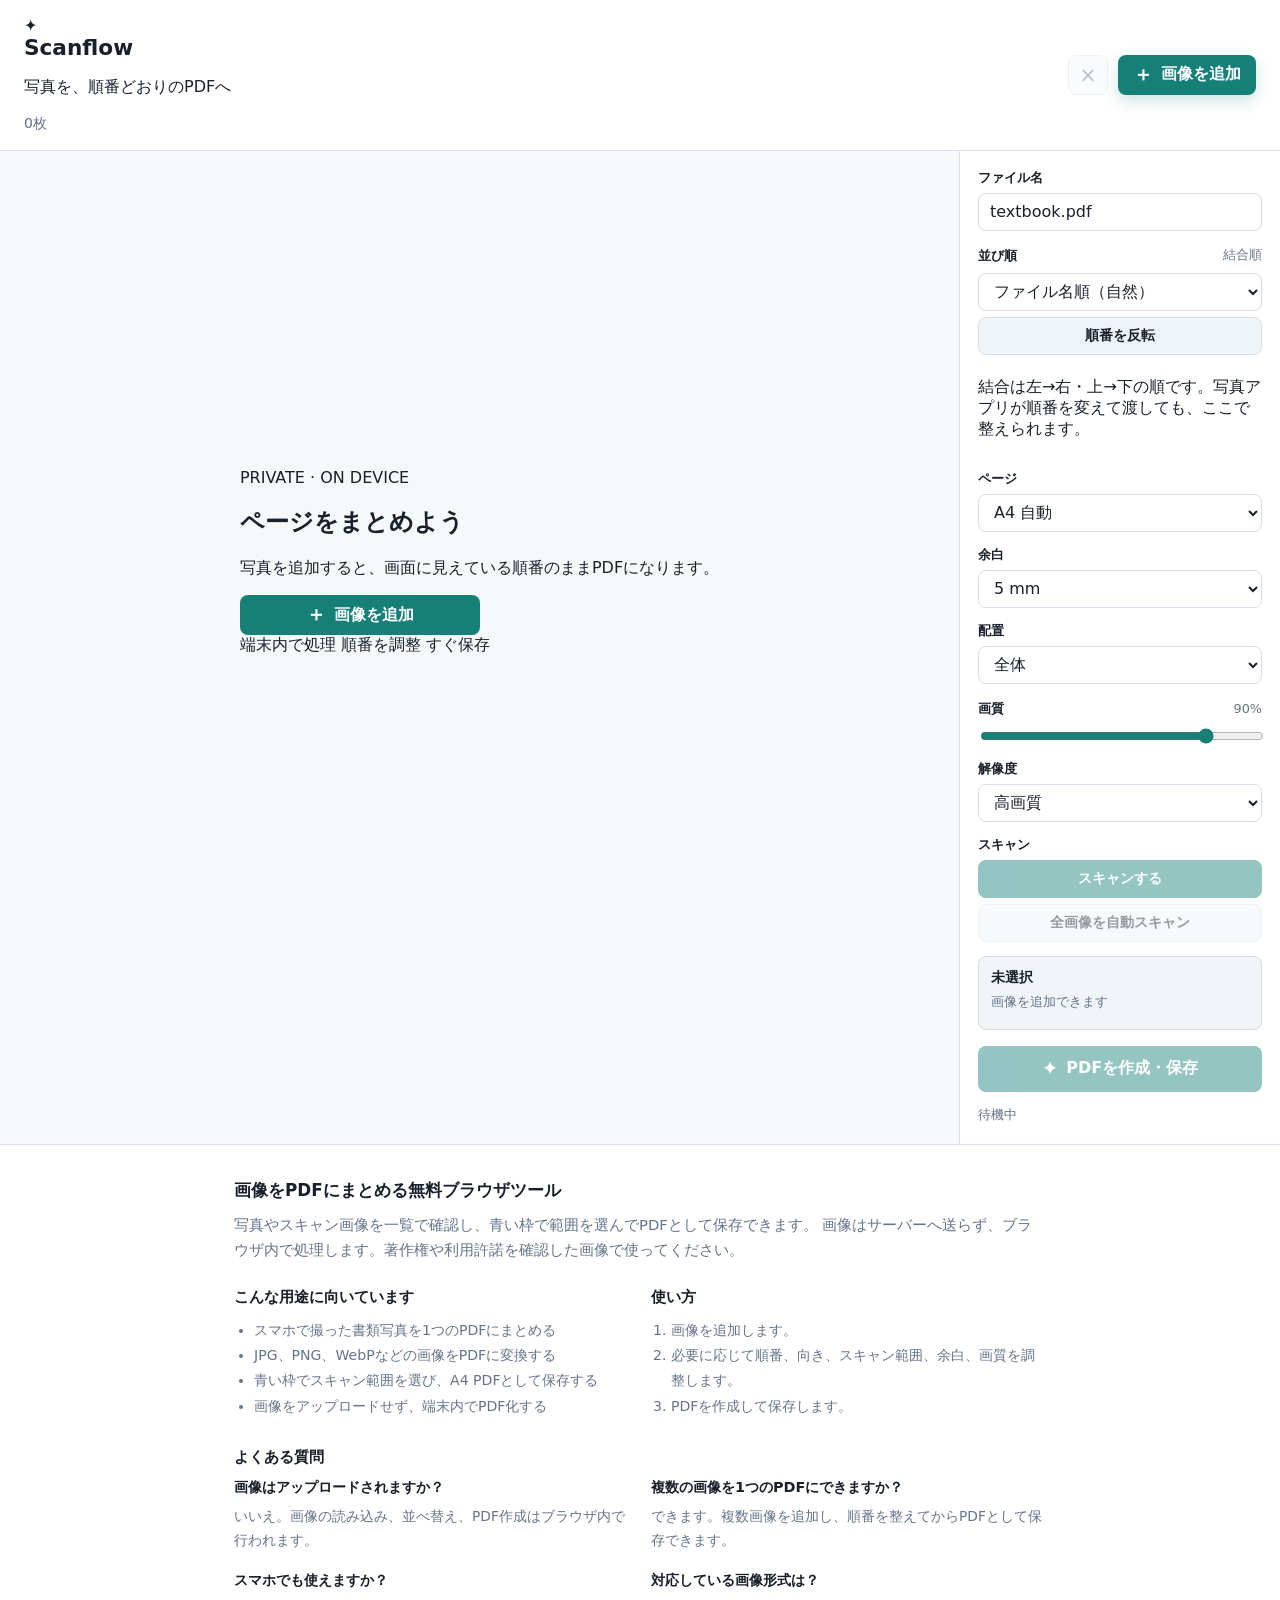
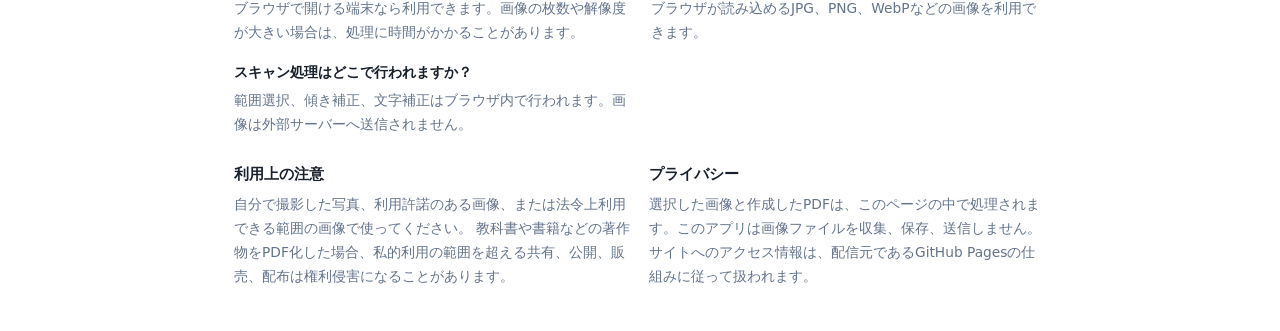
==== commit 1942cb9c: "Improve mobile-first PDF workflow UI" ====
--- a/index.html
+++ b/index.html
@@ -3,14 +3,14 @@
   <head>
     <meta charset="utf-8" />
     <meta name="viewport" content="width=device-width, initial-scale=1" />
-    <title>画像をPDFに変換・結合 - 写真PDFメーカー</title>
+    <title>Scanflow — 写真を順番どおりのPDFに</title>
     <meta
       name="description"
       content="JPG、PNG、WebPなどの画像をブラウザ内で一覧表示し、青い枠で範囲を選んでスキャン補正してからPDF保存できます。"
     />
     <meta name="robots" content="index,follow" />
     <meta name="application-name" content="写真PDFメーカー" />
-    <meta name="theme-color" content="#157f78" />
+    <meta name="theme-color" content="#17152d" />
     <link rel="canonical" href="https://meta1529-dev.github.io/photo-pdf-maker/" />
     <link rel="icon" href="data:image/svg+xml,%3Csvg xmlns='http://www.w3.org/2000/svg' viewBox='0 0 64 64'%3E%3Crect width='64' height='64' rx='12' fill='%23157f78'/%3E%3Cpath d='M20 12h20l8 8v32H20z' fill='white'/%3E%3Cpath d='M40 12v10h10' fill='%23d9f4ef'/%3E%3Cpath d='M25 34h18M25 40h18M25 46h12' stroke='%23157f78' stroke-width='3' stroke-linecap='round'/%3E%3C/svg%3E" />
     <link rel="manifest" href="./site.webmanifest" />
@@ -58,7 +58,13 @@
     <div class="app-shell">
       <header class="topbar">
         <div>
-          <h1>画像PDFメーカー</h1>
+          <div class="brand-lockup">
+            <span class="brand-mark" aria-hidden="true">✦</span>
+            <div>
+              <h1>Scanflow</h1>
+              <p class="brand-subtitle">写真を、順番どおりのPDFへ</p>
+            </div>
+          </div>
           <p id="summary" class="summary">0枚</p>
         </div>
         <div class="top-actions">
@@ -77,10 +83,20 @@
       <main class="workspace">
         <section id="dropZone" class="image-area" aria-label="画像リスト">
           <div id="emptyState" class="empty-state">
-            <button id="emptyAddButton" class="empty-add" type="button">
-              <span aria-hidden="true">＋</span>
-              画像を追加
-            </button>
+            <div class="empty-content">
+              <span class="empty-kicker">PRIVATE · ON DEVICE</span>
+              <h2>ページをまとめよう</h2>
+              <p>写真を追加すると、画面に見えている順番のままPDFになります。</p>
+              <button id="emptyAddButton" class="empty-add" type="button">
+                <span aria-hidden="true">＋</span>
+                画像を追加
+              </button>
+              <div class="empty-points" aria-label="特徴">
+                <span class="empty-point">端末内で処理</span>
+                <span class="empty-point">順番を調整</span>
+                <span class="empty-point">すぐ保存</span>
+              </div>
+            </div>
           </div>
           <div id="imageGrid" class="image-grid" aria-live="polite"></div>
         </section>
@@ -89,6 +105,22 @@
           <div class="panel-section">
             <label class="field-label" for="fileName">ファイル名</label>
             <input id="fileName" class="text-input" type="text" value="textbook.pdf" spellcheck="false" />
+          </div>
+
+          <div class="panel-section order-section">
+            <div class="field-row">
+              <label class="field-label" for="orderMode">並び順</label>
+              <span class="field-value">結合順</span>
+            </div>
+            <select id="orderMode" class="select-input">
+              <option value="name" selected>ファイル名順（自然）</option>
+              <option value="import">追加した順（保持）</option>
+              <option value="date-desc">撮影日時が新しい順</option>
+              <option value="date-asc">撮影日時が古い順</option>
+              <option value="manual">現在の順番</option>
+            </select>
+            <button id="reverseOrderButton" class="quiet-button" type="button">順番を反転</button>
+            <p class="field-hint">結合は左→右・上→下の順です。写真アプリが順番を変えて渡しても、ここで整えられます。</p>
           </div>
 
           <div class="panel-section">
@@ -149,9 +181,20 @@
           </div>
 
           <button id="createPdfButton" class="create-button" type="button" disabled>
-            <span aria-hidden="true">↓</span>
-            PDFを作成
-          </button>
+            <span aria-hidden="true">✦</span>
+            PDFを作成・保存
+          </button>
+          <div id="resultCard" class="result-card" hidden>
+            <div class="result-heading">
+              <span class="result-icon" aria-hidden="true">✓</span>
+              <div>
+                <p class="result-title">PDFの準備ができました</p>
+                <p id="resultMeta" class="result-meta"></p>
+              </div>
+            </div>
+            <button id="savePdfButton" class="save-button" type="button">ファイルに保存・共有</button>
+            <p class="field-hint">iPhone／iPadでは共有シートから「ファイルに保存」を選べます。</p>
+          </div>
           <p id="status" class="status" role="status">待機中</p>
         </aside>
       </main>
@@ -273,3 +316,4 @@
     <script src="./app.js"></script>
   </body>
 </html>
+
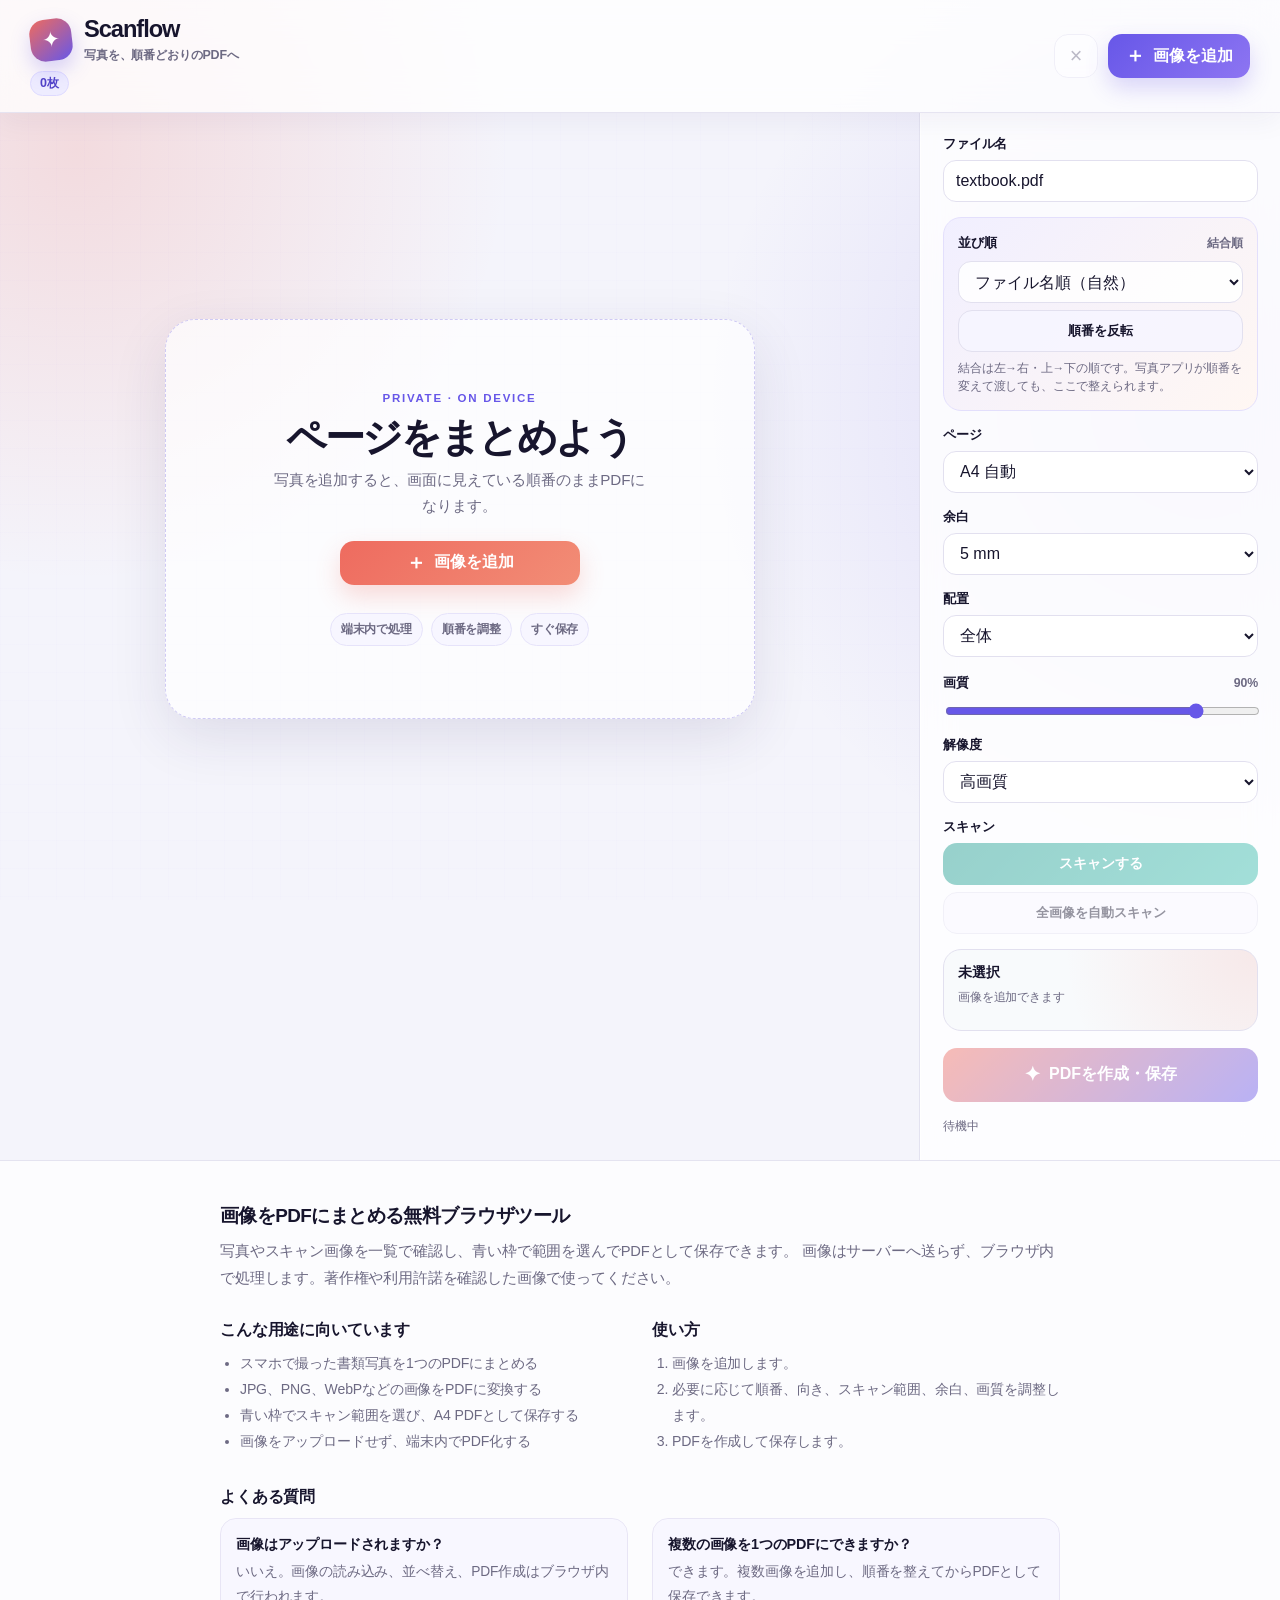
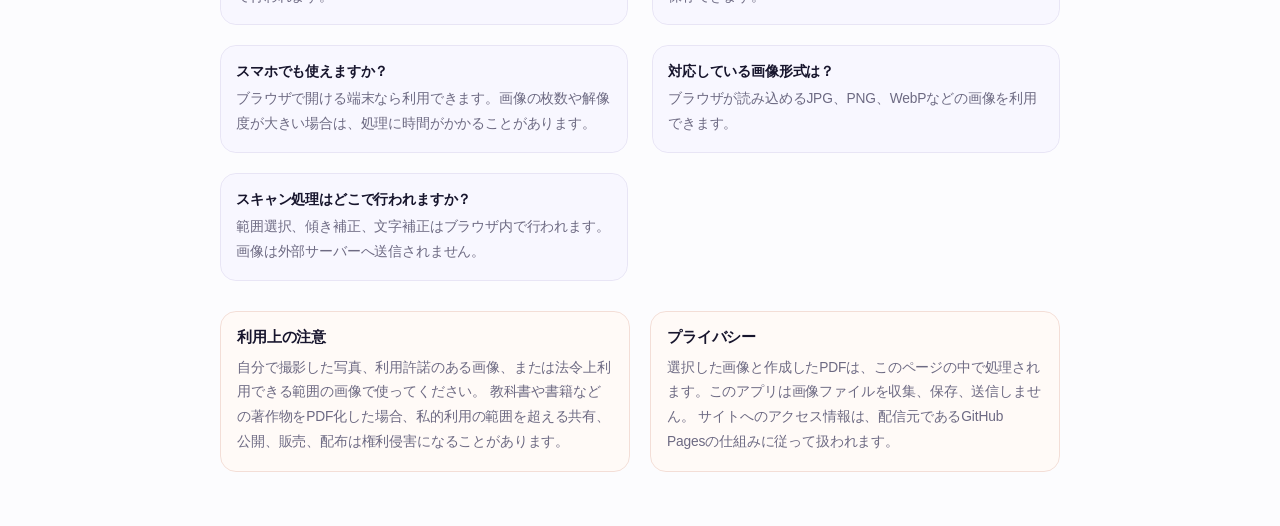
==== commit a12aed89: "Clarify file-date sorting label" ====
--- a/index.html
+++ b/index.html
@@ -115,8 +115,8 @@
             <select id="orderMode" class="select-input">
               <option value="name" selected>ファイル名順（自然）</option>
               <option value="import">追加した順（保持）</option>
-              <option value="date-desc">撮影日時が新しい順</option>
-              <option value="date-asc">撮影日時が古い順</option>
+              <option value="date-desc">ファイル日時が新しい順</option>
+              <option value="date-asc">ファイル日時が古い順</option>
               <option value="manual">現在の順番</option>
             </select>
             <button id="reverseOrderButton" class="quiet-button" type="button">順番を反転</button>
@@ -316,4 +316,3 @@
     <script src="./app.js"></script>
   </body>
 </html>
-
--- a/styles.css
+++ b/styles.css
@@ -1,50 +1,66 @@
 :root {
   color-scheme: light;
-  --bg: #f7f8fa;
-  --surface: #ffffff;
-  --surface-strong: #f1f5f9;
-  --text: #18202c;
-  --muted: #64748b;
-  --line: #d8dee8;
-  --accent: #157f78;
-  --accent-strong: #0f625d;
-  --focus: #2d7ff9;
-  --danger: #b42318;
-  --shadow: 0 10px 28px rgba(24, 32, 44, 0.08);
-}
-
-* {
-  box-sizing: border-box;
-}
+  --bg: #f4f4fb;
+  --surface: rgba(255, 255, 255, 0.9);
+  --surface-solid: #ffffff;
+  --surface-soft: #f7f6ff;
+  --ink: #17152d;
+  --muted: #6d6a83;
+  --line: #e2e0ef;
+  --accent: #6757e8;
+  --accent-strong: #5142c8;
+  --coral: #ee6b5f;
+  --mint: #1b9a8d;
+  --danger: #c74758;
+  --focus: #4e8cff;
+  --shadow: 0 18px 55px rgba(42, 36, 92, 0.11);
+  --shadow-small: 0 8px 24px rgba(42, 36, 92, 0.08);
+}
+
+* { box-sizing: border-box; }
 
 html,
+body { min-height: 100%; }
+
 body {
-  min-height: 100%;
-}
-
-body {
+  position: relative;
   margin: 0;
-  background: var(--bg);
-  color: var(--text);
+  overflow-x: hidden;
+  background:
+    radial-gradient(circle at 6% 7%, rgba(238, 107, 95, 0.18), transparent 27rem),
+    radial-gradient(circle at 94% 19%, rgba(103, 87, 232, 0.17), transparent 31rem),
+    var(--bg);
+  color: var(--ink);
   font-family:
-    Inter, ui-sans-serif, system-ui, -apple-system, BlinkMacSystemFont, "Segoe UI",
-    sans-serif;
-  letter-spacing: 0;
-}
-
-body.is-dialog-open {
-  overflow: hidden;
-}
+    ui-rounded, "Hiragino Maru Gothic ProN", "Hiragino Sans", -apple-system,
+    BlinkMacSystemFont, "Segoe UI", sans-serif;
+  letter-spacing: -0.01em;
+}
+
+body::before {
+  position: fixed;
+  inset: 0;
+  z-index: -1;
+  pointer-events: none;
+  content: "";
+  opacity: 0.28;
+  background-image:
+    linear-gradient(rgba(103, 87, 232, 0.035) 1px, transparent 1px),
+    linear-gradient(90deg, rgba(103, 87, 232, 0.035) 1px, transparent 1px);
+  background-size: 28px 28px;
+}
+
+body.is-dialog-open { overflow: hidden; }
 
 button,
 input,
-select {
-  font: inherit;
-}
-
-button {
-  border: 0;
-}
+select { font: inherit; }
+
+button { border: 0; }
+
+button,
+select,
+input[type="range"] { -webkit-tap-highlight-color: transparent; }
 
 .app-shell {
   min-height: 100vh;
@@ -53,33 +69,68 @@
 }
 
 .topbar {
-  min-height: 76px;
-  padding: 16px 24px;
+  min-height: 88px;
+  padding: 16px 30px;
   display: flex;
   align-items: center;
   justify-content: space-between;
-  gap: 18px;
-  background: rgba(255, 255, 255, 0.92);
-  border-bottom: 1px solid var(--line);
+  gap: 20px;
   position: sticky;
   top: 0;
   z-index: 5;
-  backdrop-filter: blur(14px);
+  background: rgba(255, 255, 255, 0.78);
+  border-bottom: 1px solid rgba(226, 224, 239, 0.86);
+  box-shadow: 0 8px 26px rgba(42, 36, 92, 0.05);
+  backdrop-filter: blur(18px);
+}
+
+.brand-lockup {
+  display: flex;
+  align-items: center;
+  gap: 12px;
+}
+
+.brand-mark {
+  width: 42px;
+  height: 42px;
+  display: grid;
+  place-items: center;
+  flex: 0 0 auto;
+  border-radius: 15px;
+  color: #fff;
+  background: linear-gradient(145deg, var(--coral), var(--accent));
+  box-shadow: 0 9px 20px rgba(103, 87, 232, 0.25);
+  font-size: 1.35rem;
+  transform: rotate(-7deg);
+}
+
+.brand-subtitle {
+  margin: 5px 0 0;
+  color: var(--muted);
+  font-size: 0.78rem;
+  font-weight: 650;
 }
 
 h1 {
   margin: 0;
-  font-size: 1.35rem;
-  line-height: 1.2;
+  color: var(--ink);
+  font-size: clamp(1.2rem, 2vw, 1.48rem);
+  line-height: 1.1;
+  font-weight: 850;
+  letter-spacing: -0.045em;
+}
+
+.summary {
+  min-height: 25px;
+  margin: 7px 0 0;
+  width: fit-content;
+  padding: 3px 9px;
+  color: var(--accent-strong);
+  background: #eeecff;
+  border: 1px solid #dedaff;
+  border-radius: 999px;
+  font-size: 0.78rem;
   font-weight: 750;
-  letter-spacing: 0;
-}
-
-.summary {
-  min-height: 20px;
-  margin: 4px 0 0;
-  color: var(--muted);
-  font-size: 0.88rem;
 }
 
 .top-actions {
@@ -95,35 +146,40 @@
 .icon-button,
 .quiet-button,
 .secondary-button,
-.thumb-tool {
-  min-height: 40px;
+.thumb-tool,
+.save-button {
+  min-height: 44px;
   display: inline-flex;
   align-items: center;
   justify-content: center;
   gap: 8px;
-  border-radius: 8px;
+  border-radius: 14px;
   cursor: pointer;
   user-select: none;
+  touch-action: manipulation;
   transition:
-    transform 120ms ease,
-    background 120ms ease,
-    border-color 120ms ease,
-    color 120ms ease;
+    transform 140ms ease,
+    background 140ms ease,
+    border-color 140ms ease,
+    color 140ms ease,
+    box-shadow 140ms ease;
 }
 
 .primary-button {
-  padding: 0 15px;
-  background: var(--accent);
+  padding: 0 17px;
   color: #fff;
-  font-weight: 700;
-  box-shadow: 0 6px 16px rgba(21, 127, 120, 0.22);
+  background: linear-gradient(135deg, var(--accent), #8d75f2);
+  box-shadow: 0 10px 22px rgba(103, 87, 232, 0.24);
+  font-weight: 800;
 }
 
 .primary-button:hover,
 .create-button:hover,
 .secondary-button:hover,
-.empty-add:hover {
-  background: var(--accent-strong);
+.empty-add:hover,
+.save-button:hover {
+  box-shadow: 0 13px 26px rgba(103, 87, 232, 0.28);
+  filter: saturate(1.08);
 }
 
 .primary-button:active,
@@ -133,27 +189,27 @@
 .icon-button:active,
 .quiet-button:active,
 .secondary-button:active,
-.thumb-tool:active {
-  transform: translateY(1px);
+.thumb-tool:active,
+.save-button:active {
+  transform: translateY(1px) scale(0.99);
 }
 
 .icon-button {
-  width: 40px;
-  background: var(--surface-strong);
-  color: var(--text);
+  width: 44px;
+  color: var(--ink);
+  background: rgba(255, 255, 255, 0.7);
   border: 1px solid var(--line);
-  font-size: 1.3rem;
+  font-size: 1.35rem;
   line-height: 1;
 }
 
-.icon-button.muted {
-  color: var(--muted);
-}
+.icon-button.muted { color: var(--muted); }
 
 .icon-button:not(:disabled):hover,
 .thumb-tool:not(:disabled):hover {
-  border-color: #b6c4d7;
-  background: #e8edf5;
+  color: var(--accent-strong);
+  border-color: #c8c2fa;
+  background: #efedff;
 }
 
 button:disabled {
@@ -163,39 +219,69 @@
 }
 
 .workspace {
-  min-height: calc(100vh - 76px);
-  display: grid;
-  grid-template-columns: minmax(0, 1fr) 320px;
+  min-height: calc(100vh - 88px);
+  display: grid;
+  grid-template-columns: minmax(0, 1fr) 360px;
 }
 
 .image-area {
   min-width: 0;
   position: relative;
-  padding: 24px;
-  border-right: 1px solid var(--line);
-}
-
-.image-area.is-dragging {
-  background: #eef8f6;
-}
+  padding: 30px;
+  border-right: 1px solid rgba(226, 224, 239, 0.9);
+}
+
+.image-area.is-dragging { background: rgba(238, 236, 255, 0.78); }
 
 .empty-state {
-  min-height: calc(100vh - 126px);
+  min-height: calc(100vh - 148px);
   display: grid;
   place-items: center;
-}
-
-.empty-state.is-hidden {
-  display: none;
+  padding: 20px 0;
+}
+
+.empty-content {
+  width: min(590px, 100%);
+  padding: clamp(30px, 6vw, 72px) 26px;
+  display: grid;
+  justify-items: center;
+  text-align: center;
+  background: rgba(255, 255, 255, 0.67);
+  border: 1px dashed #cfcaf4;
+  border-radius: 30px;
+  box-shadow: var(--shadow);
+}
+
+.empty-kicker {
+  color: var(--accent);
+  font-size: 0.72rem;
+  font-weight: 850;
+  letter-spacing: 0.15em;
+}
+
+.empty-content h2 {
+  margin: 11px 0 8px;
+  font-size: clamp(1.7rem, 4vw, 2.5rem);
+  line-height: 1.1;
+  letter-spacing: -0.06em;
+}
+
+.empty-content p {
+  max-width: 380px;
+  margin: 0 0 22px;
+  color: var(--muted);
+  font-size: 0.95rem;
+  line-height: 1.7;
 }
 
 .empty-add {
   min-width: min(240px, 80vw);
-  padding: 0 18px;
-  background: var(--accent);
+  padding: 0 19px;
   color: #fff;
-  font-weight: 750;
-  font-size: 1rem;
+  background: linear-gradient(135deg, var(--coral), #f28d76);
+  box-shadow: 0 11px 25px rgba(238, 107, 95, 0.24);
+  font-weight: 850;
+  font-size: 0.98rem;
 }
 
 .empty-add span,
@@ -205,39 +291,90 @@
   line-height: 1;
 }
 
+.empty-points {
+  margin-top: 28px;
+  display: flex;
+  flex-wrap: wrap;
+  justify-content: center;
+  gap: 8px;
+}
+
+.empty-point {
+  padding: 7px 10px;
+  color: var(--muted);
+  background: #f7f6ff;
+  border: 1px solid #e6e3fa;
+  border-radius: 999px;
+  font-size: 0.76rem;
+  font-weight: 700;
+}
+
+.empty-state.is-hidden { display: none; }
+
 .image-grid {
   display: grid;
-  grid-template-columns: repeat(auto-fill, minmax(126px, 1fr));
-  gap: 10px;
+  grid-template-columns: repeat(auto-fill, minmax(150px, 1fr));
+  gap: 16px;
 }
 
 .thumb-card {
   min-width: 0;
-  background: var(--surface);
+  position: relative;
+  overflow: hidden;
+  background: rgba(255, 255, 255, 0.92);
   border: 1px solid var(--line);
-  border-radius: 8px;
-  overflow: clip;
-  box-shadow: 0 4px 14px rgba(24, 32, 44, 0.05);
+  border-radius: 20px;
+  box-shadow: var(--shadow-small);
+  transition:
+    transform 150ms ease,
+    border-color 150ms ease,
+    box-shadow 150ms ease;
+}
+
+.thumb-card:hover {
+  transform: translateY(-2px);
+  box-shadow: var(--shadow);
+}
+
+.thumb-card::before {
+  position: absolute;
+  top: 10px;
+  left: 10px;
+  z-index: 2;
+  min-width: 28px;
+  height: 28px;
+  padding: 0 7px;
+  display: grid;
+  place-items: center;
+  content: attr(data-order);
+  color: #fff;
+  background: rgba(23, 21, 45, 0.82);
+  border: 2px solid rgba(255, 255, 255, 0.84);
+  border-radius: 10px;
+  box-shadow: 0 5px 12px rgba(23, 21, 45, 0.18);
+  font-size: 0.78rem;
+  font-weight: 850;
 }
 
 .thumb-card.is-selected {
   border-color: var(--focus);
   box-shadow:
-    0 0 0 2px rgba(45, 127, 249, 0.16),
-    0 6px 16px rgba(24, 32, 44, 0.08);
-}
-
-.thumb-card.is-drag-over {
-  border-color: var(--accent);
-}
+    0 0 0 3px rgba(78, 140, 255, 0.18),
+    var(--shadow);
+}
+
+.thumb-card.is-drag-over { border-color: var(--accent); }
 
 .thumb-image-wrap {
   width: 100%;
-  aspect-ratio: 1 / 1.2;
+  aspect-ratio: 1 / 1.22;
   display: grid;
   place-items: center;
-  background: #e6ebf1;
   overflow: hidden;
+  padding: 10px;
+  background:
+    linear-gradient(135deg, rgba(103, 87, 232, 0.11), rgba(238, 107, 95, 0.08)),
+    #f0eff8;
 }
 
 .thumb-image {
@@ -246,65 +383,76 @@
   display: block;
   object-fit: contain;
   image-orientation: from-image;
-  transition: transform 120ms ease;
-}
-
-.thumb-details {
-  padding: 8px;
-}
+  border-radius: 9px;
+  transition: transform 140ms ease;
+}
+
+.thumb-details { padding: 11px 11px 12px; }
 
 .thumb-name {
-  min-height: 18px;
+  min-height: 19px;
   margin: 0;
   overflow: hidden;
-  color: var(--text);
+  color: var(--ink);
   font-size: 0.82rem;
-  font-weight: 650;
+  font-weight: 750;
   text-overflow: ellipsis;
   white-space: nowrap;
 }
 
 .thumb-meta {
-  min-height: 17px;
-  margin: 3px 0 8px;
-  color: var(--muted);
-  font-size: 0.75rem;
+  min-height: 18px;
+  margin: 4px 0 10px;
+  color: var(--muted);
+  font-size: 0.73rem;
 }
 
 .thumb-tools {
   display: grid;
-  grid-template-columns: repeat(6, 1fr);
+  grid-template-columns: repeat(6, minmax(0, 1fr));
   gap: 5px;
 }
 
 .thumb-tool {
   min-width: 0;
-  min-height: 32px;
-  background: var(--surface-strong);
-  color: var(--text);
+  min-height: 36px;
+  padding: 0;
+  color: var(--ink);
+  background: var(--surface-soft);
   border: 1px solid var(--line);
+  border-radius: 11px;
   font-size: 1rem;
   line-height: 1;
 }
 
-.thumb-tool.danger {
-  color: var(--danger);
-}
+.thumb-tool.danger { color: var(--danger); }
 
 .settings-panel {
-  width: 320px;
-  min-height: calc(100vh - 76px);
-  padding: 18px;
-  background: var(--surface);
+  width: 360px;
+  min-height: calc(100vh - 88px);
+  padding: 22px;
+  position: sticky;
+  top: 88px;
+  align-self: start;
   display: flex;
   flex-direction: column;
-  gap: 14px;
+  gap: 15px;
   overflow-y: auto;
+  background: rgba(255, 255, 255, 0.82);
+  border-left: 1px solid rgba(255, 255, 255, 0.72);
+  backdrop-filter: blur(16px);
 }
 
 .panel-section {
   display: grid;
-  gap: 6px;
+  gap: 7px;
+}
+
+.order-section {
+  padding: 14px;
+  background: linear-gradient(135deg, #f1efff, #fff7f3);
+  border: 1px solid #e3dffc;
+  border-radius: 18px;
 }
 
 .field-row {
@@ -316,32 +464,40 @@
 }
 
 .field-label {
-  color: var(--text);
+  color: var(--ink);
   font-size: 0.84rem;
-  font-weight: 720;
+  font-weight: 820;
 }
 
 .field-value {
   color: var(--muted);
-  font-size: 0.8rem;
+  font-size: 0.77rem;
+  font-weight: 650;
+}
+
+.field-hint {
+  margin: 0;
+  color: var(--muted);
+  font-size: 0.74rem;
+  line-height: 1.55;
 }
 
 .text-input,
 .select-input {
   width: 100%;
-  min-height: 38px;
+  min-height: 42px;
+  padding: 0 12px;
+  color: var(--ink);
+  background: rgba(255, 255, 255, 0.88);
   border: 1px solid var(--line);
-  border-radius: 8px;
-  background: #fff;
-  color: var(--text);
-  padding: 0 11px;
+  border-radius: 13px;
 }
 
 .text-input:focus,
 .select-input:focus,
 .slider:focus-visible,
 button:focus-visible {
-  outline: 3px solid rgba(45, 127, 249, 0.22);
+  outline: 3px solid rgba(78, 140, 255, 0.24);
   outline-offset: 2px;
 }
 
@@ -352,71 +508,128 @@
 
 .secondary-button {
   width: 100%;
-  min-height: 38px;
+  min-height: 42px;
   padding: 0 12px;
-  background: var(--accent);
   color: #fff;
-  font-size: 0.88rem;
-  font-weight: 760;
+  background: linear-gradient(135deg, var(--mint), #35bbaa);
+  box-shadow: 0 9px 19px rgba(27, 154, 141, 0.2);
+  font-size: 0.86rem;
+  font-weight: 820;
 }
 
 .quiet-button {
   width: 100%;
-  min-height: 38px;
+  min-height: 42px;
   padding: 0 12px;
-  background: #eef4f7;
-  color: var(--text);
+  color: var(--ink);
+  background: rgba(247, 246, 255, 0.94);
   border: 1px solid var(--line);
-  font-size: 0.86rem;
-  font-weight: 720;
+  font-size: 0.84rem;
+  font-weight: 760;
 }
 
 .quiet-button:not(:disabled):hover,
 .add-option-button:not(:disabled):hover {
-  background: #e3ebf2;
-  border-color: #b6c4d7;
+  background: #eeecff;
+  border-color: #c8c2fa;
 }
 
 .selected-box {
-  min-height: 74px;
-  padding: 12px;
-  background: var(--surface-strong);
+  min-height: 82px;
+  padding: 14px;
+  background:
+    radial-gradient(circle at 100% 0%, rgba(238, 107, 95, 0.12), transparent 12rem),
+    #f8fafc;
   border: 1px solid var(--line);
-  border-radius: 8px;
+  border-radius: 18px;
 }
 
 .selected-name {
   margin: 0;
-  color: var(--text);
+  color: var(--ink);
   font-size: 0.86rem;
-  font-weight: 720;
+  font-weight: 800;
   overflow-wrap: anywhere;
 }
 
 .selected-meta {
   margin: 6px 0 0;
   color: var(--muted);
-  font-size: 0.8rem;
-  line-height: 1.45;
+  font-size: 0.78rem;
+  line-height: 1.5;
 }
 
 .create-button {
   width: 100%;
-  min-height: 46px;
+  min-height: 54px;
   margin-top: 2px;
   padding: 0 16px;
-  background: var(--accent);
   color: #fff;
-  font-weight: 800;
-  box-shadow: 0 8px 20px rgba(21, 127, 120, 0.2);
+  background: linear-gradient(135deg, var(--coral), var(--accent));
+  box-shadow: 0 12px 25px rgba(103, 87, 232, 0.24);
+  font-weight: 850;
+}
+
+.result-card {
+  padding: 14px;
+  display: grid;
+  gap: 12px;
+  background: linear-gradient(135deg, #e9fbf5, #f1efff);
+  border: 1px solid #c8eee2;
+  border-radius: 18px;
+}
+
+.result-heading {
+  display: flex;
+  align-items: center;
+  gap: 10px;
+}
+
+.result-icon {
+  width: 32px;
+  height: 32px;
+  display: grid;
+  place-items: center;
+  flex: 0 0 auto;
+  color: #fff;
+  background: var(--mint);
+  border-radius: 11px;
+  font-weight: 900;
+}
+
+.result-title,
+.result-meta { margin: 0; }
+
+.result-title {
+  color: var(--ink);
+  font-size: 0.84rem;
+  font-weight: 850;
+}
+
+.result-meta {
+  margin-top: 3px;
+  color: var(--muted);
+  font-size: 0.74rem;
+  overflow-wrap: anywhere;
+}
+
+.save-button {
+  width: 100%;
+  min-height: 44px;
+  padding: 0 13px;
+  color: #fff;
+  background: linear-gradient(135deg, var(--mint), #2bb5a0);
+  box-shadow: 0 9px 19px rgba(27, 154, 141, 0.2);
+  font-size: 0.84rem;
+  font-weight: 850;
 }
 
 .status {
-  min-height: 20px;
+  min-height: 21px;
   margin: 0;
   color: var(--muted);
-  font-size: 0.82rem;
-  line-height: 1.4;
+  font-size: 0.78rem;
+  line-height: 1.5;
 }
 
 .add-dialog,
@@ -425,13 +638,13 @@
   inset: 0;
   z-index: 30;
   display: grid;
-  background: rgba(10, 18, 32, 0.62);
+  background: rgba(23, 21, 45, 0.65);
+  backdrop-filter: blur(7px);
 }
 
 .add-dialog[hidden],
-.scan-dialog[hidden] {
-  display: none;
-}
+.scan-dialog[hidden],
+.result-card[hidden] { display: none; }
 
 .add-dialog {
   place-items: center;
@@ -439,12 +652,12 @@
 }
 
 .add-sheet {
-  width: min(420px, 100%);
-  padding: 16px;
-  background: var(--surface);
+  width: min(440px, 100%);
+  padding: 18px;
+  background: var(--surface-solid);
   border: 1px solid var(--line);
-  border-radius: 8px;
-  box-shadow: 0 20px 60px rgba(10, 18, 32, 0.22);
+  border-radius: 24px;
+  box-shadow: 0 24px 80px rgba(23, 21, 45, 0.25);
 }
 
 .add-header,
@@ -458,24 +671,25 @@
 .add-header h2,
 .scan-header h2 {
   margin: 0;
-  font-size: 1rem;
+  color: var(--ink);
+  font-size: 1.08rem;
   line-height: 1.3;
 }
 
 .add-options {
-  margin-top: 14px;
+  margin-top: 16px;
   display: grid;
   gap: 10px;
 }
 
 .add-option-button {
   width: 100%;
-  min-height: 48px;
+  min-height: 52px;
   padding: 0 14px;
-  background: #f4f7fa;
-  color: var(--text);
+  color: var(--ink);
+  background: #f7f6ff;
   border: 1px solid var(--line);
-  font-weight: 760;
+  font-weight: 800;
 }
 
 .scan-dialog {
@@ -490,20 +704,20 @@
   display: grid;
   grid-template-rows: auto minmax(0, 1fr);
   overflow: hidden;
-  background: var(--surface);
-  border-radius: 8px;
-  box-shadow: 0 24px 70px rgba(10, 18, 32, 0.3);
+  background: var(--surface-solid);
+  border-radius: 24px;
+  box-shadow: 0 28px 90px rgba(23, 21, 45, 0.36);
 }
 
 .scan-header {
-  min-height: 64px;
-  padding: 12px 14px;
+  min-height: 68px;
+  padding: 12px 16px;
   border-bottom: 1px solid var(--line);
 }
 
 .scan-file-name {
   max-width: min(58vw, 620px);
-  margin: 3px 0 0;
+  margin: 4px 0 0;
   overflow: hidden;
   color: var(--muted);
   font-size: 0.78rem;
@@ -514,7 +728,7 @@
 .scan-body {
   min-height: 0;
   display: grid;
-  grid-template-columns: minmax(0, 1fr) 188px;
+  grid-template-columns: minmax(0, 1fr) 198px;
 }
 
 .scan-stage {
@@ -523,8 +737,10 @@
   display: grid;
   place-items: center;
   overflow: auto;
-  padding: 16px;
-  background: #111827;
+  padding: 18px;
+  background:
+    radial-gradient(circle at 40% 10%, rgba(103, 87, 232, 0.25), transparent 28rem),
+    #16162f;
 }
 
 .scan-canvas-wrap {
@@ -535,10 +751,12 @@
 
 .scan-canvas {
   max-width: min(100%, 82vw);
-  max-height: calc(100vh - 148px);
+  max-height: calc(100vh - 156px);
   display: block;
   background: #fff;
   image-orientation: from-image;
+  border-radius: 8px;
+  box-shadow: 0 20px 45px rgba(0, 0, 0, 0.24);
 }
 
 .scan-overlay {
@@ -550,15 +768,15 @@
 }
 
 .scan-selection {
-  fill: rgba(45, 127, 249, 0.14);
-  stroke: #2d7ff9;
+  fill: rgba(78, 140, 255, 0.16);
+  stroke: #66a1ff;
   stroke-width: 7;
   vector-effect: non-scaling-stroke;
 }
 
 .scan-handle {
   fill: #fff;
-  stroke: #2d7ff9;
+  stroke: #66a1ff;
   stroke-width: 5;
   cursor: grab;
   vector-effect: non-scaling-stroke;
@@ -571,50 +789,52 @@
 }
 
 .scan-panel {
-  padding: 14px;
+  padding: 16px;
   display: flex;
   flex-direction: column;
   gap: 10px;
+  background: #fbfbff;
   border-left: 1px solid var(--line);
-  background: #f8fafc;
 }
 
 .about-app {
-  background: #ffffff;
-  border-top: 1px solid var(--line);
+  background: rgba(255, 255, 255, 0.72);
+  border-top: 1px solid rgba(226, 224, 239, 0.9);
 }
 
 .about-inner {
-  width: min(860px, 100%);
+  width: min(900px, 100%);
   margin: 0 auto;
-  padding: 34px 24px 42px;
+  padding: 42px 30px 54px;
 }
 
 .about-inner h2 {
   margin: 0 0 10px;
-  font-size: 1.05rem;
+  color: var(--ink);
+  font-size: 1.18rem;
   line-height: 1.35;
+  letter-spacing: -0.03em;
 }
 
 .about-inner p {
   margin: 0;
   color: var(--muted);
   font-size: 0.92rem;
-  line-height: 1.75;
+  line-height: 1.8;
 }
 
 .seo-section {
-  margin-top: 24px;
+  margin-top: 28px;
   display: grid;
   grid-template-columns: repeat(2, minmax(0, 1fr));
-  gap: 22px;
+  gap: 24px;
 }
 
 .seo-section h3,
 .faq-section h3 {
   margin: 0 0 10px;
-  color: var(--text);
-  font-size: 0.95rem;
+  color: var(--ink);
+  font-size: 0.98rem;
   line-height: 1.35;
 }
 
@@ -624,82 +844,86 @@
   padding-left: 1.25rem;
   color: var(--muted);
   font-size: 0.88rem;
-  line-height: 1.8;
-}
-
-.faq-section {
-  margin-top: 28px;
-}
+  line-height: 1.85;
+}
+
+.faq-section { margin-top: 32px; }
 
 .faq-list {
   display: grid;
   grid-template-columns: repeat(2, minmax(0, 1fr));
-  gap: 18px 22px;
+  gap: 20px 24px;
 }
 
 .faq-list article {
   min-width: 0;
+  padding: 15px;
+  background: rgba(247, 246, 255, 0.7);
+  border: 1px solid #e8e5f5;
+  border-radius: 16px;
 }
 
 .faq-list h4 {
   margin: 0 0 6px;
-  color: var(--text);
+  color: var(--ink);
   font-size: 0.9rem;
   line-height: 1.4;
 }
 
-.faq-list p {
-  font-size: 0.86rem;
-}
+.faq-list p { font-size: 0.86rem; }
 
 .notice-grid {
-  margin-top: 28px;
+  margin-top: 30px;
   display: grid;
   grid-template-columns: repeat(2, minmax(0, 1fr));
-  gap: 18px;
+  gap: 20px;
 }
 
 .notice-item {
   min-width: 0;
+  padding: 16px;
+  background: rgba(255, 248, 244, 0.72);
+  border: 1px solid #f3ded7;
+  border-radius: 16px;
 }
 
 .notice-item h3 {
   margin: 0 0 8px;
-  color: var(--text);
+  color: var(--ink);
   font-size: 0.92rem;
   line-height: 1.35;
 }
 
-.notice-item p {
-  font-size: 0.86rem;
-}
+.notice-item p { font-size: 0.86rem; }
 
 @media (max-width: 860px) {
   .topbar {
     align-items: flex-start;
-    padding: 14px 14px 12px;
-  }
-
-  .workspace {
-    grid-template-columns: 1fr;
-  }
+    padding: 14px 16px 13px;
+  }
+
+  .workspace { grid-template-columns: 1fr; }
 
   .image-area {
-    padding: 14px;
+    padding: 18px 16px 22px;
     border-right: 0;
     border-bottom: 1px solid var(--line);
   }
+
+  .empty-state { min-height: 55vh; }
 
   .settings-panel {
     width: auto;
     min-height: auto;
-    border-top: 1px solid #edf1f6;
+    position: static;
+    border-top: 0;
+    border-left: 0;
     box-shadow: none;
   }
 
   .image-grid {
-    grid-template-columns: repeat(auto-fill, minmax(136px, 1fr));
-    gap: 10px;
+    grid-template-columns: repeat(auto-fill, minmax(138px, 1fr));
+    gap: 12px;
   }
 
   .add-dialog {
@@ -707,13 +931,9 @@
     padding: 0 10px 10px;
   }
 
-  .add-sheet {
-    width: 100%;
-  }
-
-  .scan-dialog {
-    padding: 0;
-  }
+  .add-sheet { width: 100%; }
+
+  .scan-dialog { padding: 0; }
 
   .scan-editor {
     width: 100%;
@@ -726,13 +946,11 @@
     grid-template-rows: minmax(0, 1fr) auto;
   }
 
-  .scan-stage {
-    padding: 10px;
-  }
+  .scan-stage { padding: 10px; }
 
   .scan-canvas {
     max-width: 100%;
-    max-height: calc(100dvh - 186px);
+    max-height: calc(100dvh - 198px);
   }
 
   .scan-panel {
@@ -742,46 +960,59 @@
     border-left: 0;
   }
 
-  .scan-panel .create-button {
-    grid-column: 1 / -1;
-  }
+  .scan-panel .create-button { grid-column: 1 / -1; }
 }
 
 @media (max-width: 560px) {
   .topbar {
     display: grid;
     grid-template-columns: 1fr;
-  }
-
-  .top-actions {
+    gap: 12px;
+  }
+
+  .top-actions { width: 100%; }
+
+  .primary-button { flex: 1; }
+
+  .image-grid { grid-template-columns: repeat(2, minmax(0, 1fr)); }
+
+  .thumb-details { padding: 9px; }
+
+  .thumb-tools { gap: 4px; }
+
+  .thumb-tool {
+    min-height: 38px;
+    font-size: 0.94rem;
+  }
+
+  .empty-content {
+    padding: 38px 18px;
+    border-radius: 24px;
+  }
+
+  .empty-points {
+    display: grid;
+    grid-template-columns: 1fr;
     width: 100%;
   }
 
-  .primary-button {
-    flex: 1;
-  }
-
-  .image-grid {
-    grid-template-columns: repeat(2, minmax(0, 1fr));
-  }
-
-  .thumb-tools {
-    grid-template-columns: repeat(6, minmax(26px, 1fr));
-    gap: 4px;
-  }
-
-  .about-inner {
-    padding: 26px 16px 34px;
-  }
+  .about-inner { padding: 30px 16px 40px; }
 
   .seo-section,
-  .faq-list {
-    grid-template-columns: 1fr;
-    gap: 16px;
-  }
-
+  .faq-list,
   .notice-grid {
     grid-template-columns: 1fr;
     gap: 16px;
   }
 }
+
+@media (prefers-reduced-motion: reduce) {
+  *,
+  *::before,
+  *::after {
+    scroll-behavior: auto !important;
+    transition-duration: 0.01ms !important;
+    animation-duration: 0.01ms !important;
+  }
+}
+
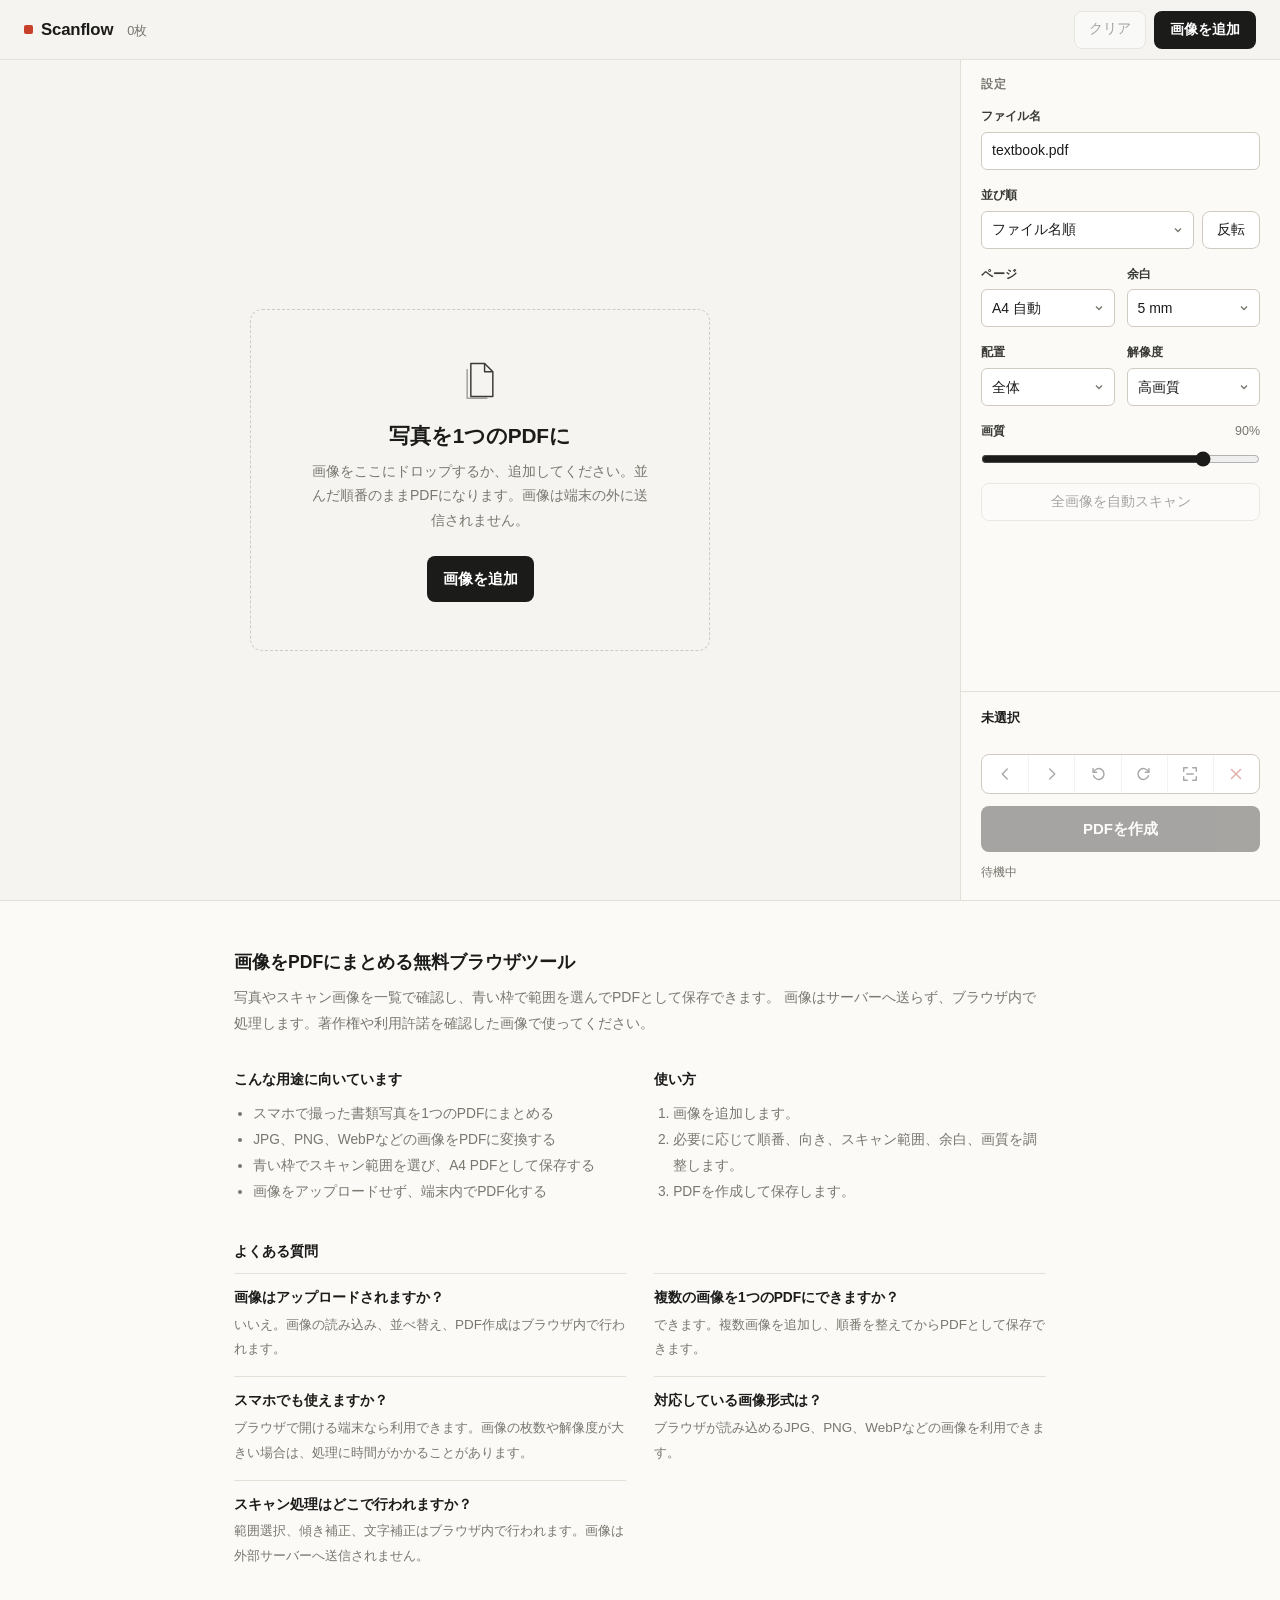
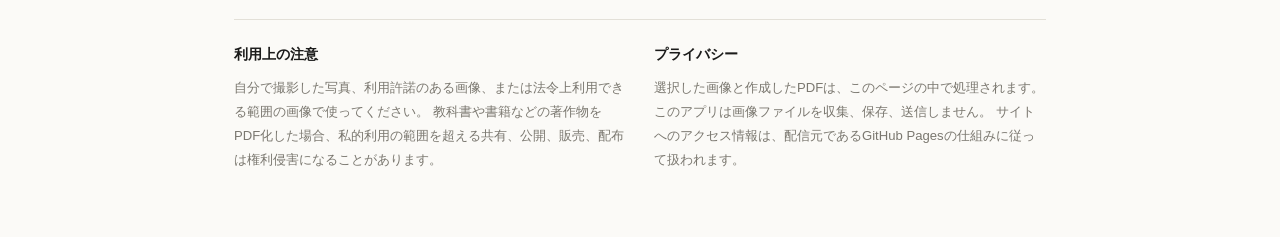
==== commit 5f727cd2: "Redesign UI and remove per-card tools to cut scrolling - Replace gradient/purple styling with a quie" ====
--- a/index.html
+++ b/index.html
@@ -10,7 +10,7 @@
     />
     <meta name="robots" content="index,follow" />
     <meta name="application-name" content="写真PDFメーカー" />
-    <meta name="theme-color" content="#17152d" />
+    <meta name="theme-color" content="#f5f4f0" />
     <link rel="canonical" href="https://meta1529-dev.github.io/photo-pdf-maker/" />
     <link rel="icon" href="data:image/svg+xml,%3Csvg xmlns='http://www.w3.org/2000/svg' viewBox='0 0 64 64'%3E%3Crect width='64' height='64' rx='12' fill='%23157f78'/%3E%3Cpath d='M20 12h20l8 8v32H20z' fill='white'/%3E%3Cpath d='M40 12v10h10' fill='%23d9f4ef'/%3E%3Cpath d='M25 34h18M25 40h18M25 46h12' stroke='%23157f78' stroke-width='3' stroke-linecap='round'/%3E%3C/svg%3E" />
     <link rel="manifest" href="./site.webmanifest" />
@@ -57,24 +57,15 @@
   <body>
     <div class="app-shell">
       <header class="topbar">
-        <div>
-          <div class="brand-lockup">
-            <span class="brand-mark" aria-hidden="true">✦</span>
-            <div>
-              <h1>Scanflow</h1>
-              <p class="brand-subtitle">写真を、順番どおりのPDFへ</p>
-            </div>
-          </div>
+        <div class="brand">
+          <h1>Scanflow</h1>
           <p id="summary" class="summary">0枚</p>
         </div>
         <div class="top-actions">
-          <button id="clearButton" class="icon-button muted" type="button" title="すべて削除" aria-label="すべて削除" disabled>
-            <span aria-hidden="true">×</span>
-          </button>
-          <button id="addButton" class="primary-button" type="button">
-            <span aria-hidden="true">＋</span>
-            画像を追加
-          </button>
+          <button id="clearButton" class="ghost-button" type="button" title="すべて削除" aria-label="すべて削除" disabled>
+            クリア
+          </button>
+          <button id="addButton" class="primary-button" type="button">画像を追加</button>
           <input id="fileInput" type="file" accept="image/*" multiple hidden />
           <input id="scanInput" type="file" accept="image/*" capture="environment" hidden />
         </div>
@@ -84,118 +75,132 @@
         <section id="dropZone" class="image-area" aria-label="画像リスト">
           <div id="emptyState" class="empty-state">
             <div class="empty-content">
-              <span class="empty-kicker">PRIVATE · ON DEVICE</span>
-              <h2>ページをまとめよう</h2>
-              <p>写真を追加すると、画面に見えている順番のままPDFになります。</p>
-              <button id="emptyAddButton" class="empty-add" type="button">
-                <span aria-hidden="true">＋</span>
-                画像を追加
-              </button>
-              <div class="empty-points" aria-label="特徴">
-                <span class="empty-point">端末内で処理</span>
-                <span class="empty-point">順番を調整</span>
-                <span class="empty-point">すぐ保存</span>
-              </div>
+              <svg class="empty-icon" viewBox="0 0 48 48" aria-hidden="true">
+                <path d="M14 6h15l9 9v27H14z" fill="none" stroke="currentColor" stroke-width="1.6" stroke-linejoin="round" />
+                <path d="M29 6v9h9" fill="none" stroke="currentColor" stroke-width="1.6" stroke-linejoin="round" />
+                <path d="M10 12v32h22" fill="none" stroke="currentColor" stroke-width="1.6" stroke-linejoin="round" opacity=".45" />
+              </svg>
+              <h2>写真を1つのPDFに</h2>
+              <p>画像をここにドロップするか、追加してください。並んだ順番のままPDFになります。画像は端末の外に送信されません。</p>
+              <button id="emptyAddButton" class="primary-button large" type="button">画像を追加</button>
             </div>
           </div>
           <div id="imageGrid" class="image-grid" aria-live="polite"></div>
+          <p class="grid-hint">
+            <span class="hint-wide">クリックで選択 · ドラッグで並べ替え · ダブルクリックでスキャン補正</span>
+            <span class="hint-narrow">タップで選択して、下のボタンで並べ替え・回転・補正</span>
+          </p>
         </section>
 
         <aside class="settings-panel">
-          <div class="panel-section">
-            <label class="field-label" for="fileName">ファイル名</label>
-            <input id="fileName" class="text-input" type="text" value="textbook.pdf" spellcheck="false" />
-          </div>
-
-          <div class="panel-section order-section">
-            <div class="field-row">
-              <label class="field-label" for="orderMode">並び順</label>
-              <span class="field-value">結合順</span>
-            </div>
-            <select id="orderMode" class="select-input">
-              <option value="name" selected>ファイル名順（自然）</option>
-              <option value="import">追加した順（保持）</option>
-              <option value="date-desc">ファイル日時が新しい順</option>
-              <option value="date-asc">ファイル日時が古い順</option>
-              <option value="manual">現在の順番</option>
-            </select>
-            <button id="reverseOrderButton" class="quiet-button" type="button">順番を反転</button>
-            <p class="field-hint">結合は左→右・上→下の順です。写真アプリが順番を変えて渡しても、ここで整えられます。</p>
-          </div>
-
-          <div class="panel-section">
-            <label class="field-label" for="pageSize">ページ</label>
-            <select id="pageSize" class="select-input">
-              <option value="a4-auto" selected>A4 自動</option>
-              <option value="a4-portrait">A4 縦</option>
-              <option value="a4-landscape">A4 横</option>
-              <option value="image-fit">写真比率</option>
-            </select>
-          </div>
-
-          <div class="panel-section">
-            <label class="field-label" for="margin">余白</label>
-            <select id="margin" class="select-input">
-              <option value="0">0 mm</option>
-              <option value="5" selected>5 mm</option>
-              <option value="10">10 mm</option>
-              <option value="15">15 mm</option>
-            </select>
-          </div>
-
-          <div class="panel-section">
-            <label class="field-label" for="fitMode">配置</label>
-            <select id="fitMode" class="select-input">
-              <option value="contain" selected>全体</option>
-              <option value="cover">全面</option>
-            </select>
-          </div>
-
-          <div class="panel-section">
-            <div class="field-row">
-              <label class="field-label" for="quality">画質</label>
-              <span id="qualityValue" class="field-value">90%</span>
-            </div>
-            <input id="quality" class="slider" type="range" min="55" max="98" value="90" />
-          </div>
-
-          <div class="panel-section">
-            <label class="field-label" for="maxEdge">解像度</label>
-            <select id="maxEdge" class="select-input">
-              <option value="1800">標準</option>
-              <option value="2400" selected>高画質</option>
-              <option value="3200">細部</option>
-              <option value="0">原寸</option>
-            </select>
-          </div>
-
-          <div class="panel-section">
-            <span class="field-label">スキャン</span>
-            <button id="scanSelectedButton" class="secondary-button" type="button" disabled>スキャンする</button>
-            <button id="applyScanButton" class="quiet-button" type="button" disabled>全画像を自動スキャン</button>
-          </div>
-
-          <div class="selected-box">
-            <p id="selectedName" class="selected-name">未選択</p>
-            <p id="selectedMeta" class="selected-meta">画像を追加できます</p>
-          </div>
-
-          <button id="createPdfButton" class="create-button" type="button" disabled>
-            <span aria-hidden="true">✦</span>
-            PDFを作成・保存
-          </button>
-          <div id="resultCard" class="result-card" hidden>
-            <div class="result-heading">
-              <span class="result-icon" aria-hidden="true">✓</span>
-              <div>
-                <p class="result-title">PDFの準備ができました</p>
+          <details id="settingsDetails" class="settings" open>
+            <summary class="settings-summary">設定</summary>
+            <div class="settings-body">
+              <div class="panel-section">
+                <label class="field-label" for="fileName">ファイル名</label>
+                <input id="fileName" class="text-input" type="text" value="textbook.pdf" spellcheck="false" />
+              </div>
+
+              <div class="panel-section">
+                <label class="field-label" for="orderMode">並び順</label>
+                <div class="inline-row">
+                  <select id="orderMode" class="select-input">
+                    <option value="name" selected>ファイル名順</option>
+                    <option value="import">追加した順</option>
+                    <option value="date-desc">日時が新しい順</option>
+                    <option value="date-asc">日時が古い順</option>
+                    <option value="manual">現在の順番</option>
+                  </select>
+                  <button id="reverseOrderButton" class="ghost-button" type="button" title="順番を反転">反転</button>
+                </div>
+              </div>
+
+              <div class="field-grid">
+                <div class="panel-section">
+                  <label class="field-label" for="pageSize">ページ</label>
+                  <select id="pageSize" class="select-input">
+                    <option value="a4-auto" selected>A4 自動</option>
+                    <option value="a4-portrait">A4 縦</option>
+                    <option value="a4-landscape">A4 横</option>
+                    <option value="image-fit">写真比率</option>
+                  </select>
+                </div>
+                <div class="panel-section">
+                  <label class="field-label" for="margin">余白</label>
+                  <select id="margin" class="select-input">
+                    <option value="0">0 mm</option>
+                    <option value="5" selected>5 mm</option>
+                    <option value="10">10 mm</option>
+                    <option value="15">15 mm</option>
+                  </select>
+                </div>
+                <div class="panel-section">
+                  <label class="field-label" for="fitMode">配置</label>
+                  <select id="fitMode" class="select-input">
+                    <option value="contain" selected>全体</option>
+                    <option value="cover">全面</option>
+                  </select>
+                </div>
+                <div class="panel-section">
+                  <label class="field-label" for="maxEdge">解像度</label>
+                  <select id="maxEdge" class="select-input">
+                    <option value="1800">標準</option>
+                    <option value="2400" selected>高画質</option>
+                    <option value="3200">細部</option>
+                    <option value="0">原寸</option>
+                  </select>
+                </div>
+              </div>
+
+              <div class="panel-section">
+                <div class="field-row">
+                  <label class="field-label" for="quality">画質</label>
+                  <span id="qualityValue" class="field-value">90%</span>
+                </div>
+                <input id="quality" class="slider" type="range" min="55" max="98" value="90" />
+              </div>
+
+              <button id="applyScanButton" class="ghost-button full" type="button" disabled>全画像を自動スキャン</button>
+            </div>
+          </details>
+
+          <div class="dock">
+            <div class="selected-bar">
+              <div class="selected-info">
+                <p id="selectedName" class="selected-name">未選択</p>
+                <p id="selectedMeta" class="selected-meta"></p>
+              </div>
+              <div class="selected-tools" role="toolbar" aria-label="選択中の画像">
+                <button id="selPrev" class="tool" type="button" title="前へ" aria-label="前へ" disabled>
+                  <svg viewBox="0 0 20 20" aria-hidden="true"><path d="M12.5 4.5 7 10l5.5 5.5" /></svg>
+                </button>
+                <button id="selNext" class="tool" type="button" title="後へ" aria-label="後へ" disabled>
+                  <svg viewBox="0 0 20 20" aria-hidden="true"><path d="M7.5 4.5 13 10l-5.5 5.5" /></svg>
+                </button>
+                <button id="selRotL" class="tool" type="button" title="左回転" aria-label="左回転" disabled>
+                  <svg viewBox="0 0 20 20" aria-hidden="true"><path d="M5 8a6 6 0 1 1 0 4" /><path d="M4.5 4v4h4" /></svg>
+                </button>
+                <button id="selRotR" class="tool" type="button" title="右回転" aria-label="右回転" disabled>
+                  <svg viewBox="0 0 20 20" aria-hidden="true"><path d="M15 8a6 6 0 1 0 0 4" /><path d="M15.5 4v4h-4" /></svg>
+                </button>
+                <button id="scanSelectedButton" class="tool" type="button" title="スキャン補正" aria-label="スキャン補正" disabled>
+                  <svg viewBox="0 0 20 20" aria-hidden="true"><path d="M3 7V3h4M13 3h4v4M17 13v4h-4M7 17H3v-4" /><path d="M6.5 10h7" /></svg>
+                </button>
+                <button id="selRemove" class="tool danger" type="button" title="削除" aria-label="削除" disabled>
+                  <svg viewBox="0 0 20 20" aria-hidden="true"><path d="M5 5l10 10M15 5 5 15" /></svg>
+                </button>
+              </div>
+            </div>
+
+            <div class="dock-actions">
+              <button id="createPdfButton" class="primary-button full large" type="button" disabled>PDFを作成</button>
+              <div id="resultCard" class="result-card" hidden>
                 <p id="resultMeta" class="result-meta"></p>
-              </div>
-            </div>
-            <button id="savePdfButton" class="save-button" type="button">ファイルに保存・共有</button>
-            <p class="field-hint">iPhone／iPadでは共有シートから「ファイルに保存」を選べます。</p>
-          </div>
-          <p id="status" class="status" role="status">待機中</p>
+                <button id="savePdfButton" class="save-button" type="button">保存・共有</button>
+              </div>
+            </div>
+            <p id="status" class="status" role="status">待機中</p>
+          </div>
         </aside>
       </main>
     </div>
@@ -204,13 +209,19 @@
       <div class="add-sheet">
         <header class="add-header">
           <h2 id="addDialogTitle">画像を追加</h2>
-          <button id="addCloseButton" class="icon-button muted" type="button" title="閉じる" aria-label="閉じる">
+          <button id="addCloseButton" class="icon-button" type="button" title="閉じる" aria-label="閉じる">
             <span aria-hidden="true">×</span>
           </button>
         </header>
         <div class="add-options">
-          <button id="scanCaptureButton" class="add-option-button" type="button">スキャンする</button>
-          <button id="chooseFilesButton" class="add-option-button" type="button">写真・ファイルを選択</button>
+          <button id="scanCaptureButton" class="add-option-button" type="button">
+            <span class="option-title">カメラでスキャン</span>
+            <span class="option-sub">書類を撮影して取り込む</span>
+          </button>
+          <button id="chooseFilesButton" class="add-option-button" type="button">
+            <span class="option-title">写真・ファイルを選択</span>
+            <span class="option-sub">複数まとめて選べます</span>
+          </button>
         </div>
       </div>
     </div>
@@ -222,7 +233,7 @@
             <h2 id="scanTitle">スキャン</h2>
             <p id="scanFileName" class="scan-file-name">未選択</p>
           </div>
-          <button id="scanCloseButton" class="icon-button muted" type="button" title="閉じる" aria-label="閉じる">
+          <button id="scanCloseButton" class="icon-button" type="button" title="閉じる" aria-label="閉じる">
             <span aria-hidden="true">×</span>
           </button>
         </header>
@@ -234,10 +245,10 @@
             </div>
           </div>
           <aside class="scan-panel">
-            <button id="scanAutoButton" class="quiet-button" type="button">自動検出</button>
-            <button id="scanResetButton" class="quiet-button" type="button">全体を選択</button>
-            <button id="scanApplyButton" class="create-button" type="button">スキャンする</button>
-            <button id="scanCancelButton" class="quiet-button" type="button">キャンセル</button>
+            <button id="scanAutoButton" class="ghost-button full" type="button">自動検出</button>
+            <button id="scanResetButton" class="ghost-button full" type="button">全体を選択</button>
+            <button id="scanApplyButton" class="primary-button full" type="button">この範囲で補正</button>
+            <button id="scanCancelButton" class="ghost-button full" type="button">キャンセル</button>
           </aside>
         </div>
       </div>
--- a/styles.css
+++ b/styles.css
@@ -1,20 +1,19 @@
 :root {
   color-scheme: light;
-  --bg: #f4f4fb;
-  --surface: rgba(255, 255, 255, 0.9);
-  --surface-solid: #ffffff;
-  --surface-soft: #f7f6ff;
-  --ink: #17152d;
-  --muted: #6d6a83;
-  --line: #e2e0ef;
-  --accent: #6757e8;
-  --accent-strong: #5142c8;
-  --coral: #ee6b5f;
-  --mint: #1b9a8d;
-  --danger: #c74758;
-  --focus: #4e8cff;
-  --shadow: 0 18px 55px rgba(42, 36, 92, 0.11);
-  --shadow-small: 0 8px 24px rgba(42, 36, 92, 0.08);
+  --bg: #f5f4f0;
+  --paper: #fbfaf7;
+  --surface: #ffffff;
+  --ink: #1b1b1a;
+  --ink-2: #3a3a37;
+  --muted: #7a776f;
+  --line: #e3e0d8;
+  --line-strong: #cfcbc1;
+  --accent: #c8402a;
+  --danger: #b4321f;
+  --scan: #2f6fe4;
+  --radius: 8px;
+  --topbar-h: 60px;
+  --panel-w: 320px;
 }
 
 * { box-sizing: border-box; }
@@ -23,359 +22,301 @@
 body { min-height: 100%; }
 
 body {
-  position: relative;
   margin: 0;
   overflow-x: hidden;
-  background:
-    radial-gradient(circle at 6% 7%, rgba(238, 107, 95, 0.18), transparent 27rem),
-    radial-gradient(circle at 94% 19%, rgba(103, 87, 232, 0.17), transparent 31rem),
-    var(--bg);
+  background: var(--bg);
   color: var(--ink);
   font-family:
-    ui-rounded, "Hiragino Maru Gothic ProN", "Hiragino Sans", -apple-system,
-    BlinkMacSystemFont, "Segoe UI", sans-serif;
-  letter-spacing: -0.01em;
-}
-
-body::before {
-  position: fixed;
-  inset: 0;
-  z-index: -1;
-  pointer-events: none;
-  content: "";
-  opacity: 0.28;
-  background-image:
-    linear-gradient(rgba(103, 87, 232, 0.035) 1px, transparent 1px),
-    linear-gradient(90deg, rgba(103, 87, 232, 0.035) 1px, transparent 1px);
-  background-size: 28px 28px;
+    "Hiragino Sans", "Hiragino Kaku Gothic ProN", "Noto Sans JP", -apple-system,
+    BlinkMacSystemFont, "Segoe UI", "Yu Gothic UI", "Meiryo", sans-serif;
+  font-size: 15px;
+  line-height: 1.5;
+  -webkit-font-smoothing: antialiased;
 }
 
 body.is-dialog-open { overflow: hidden; }
 
 button,
 input,
-select { font: inherit; }
-
-button { border: 0; }
+select { font: inherit; color: inherit; }
+
+button { border: 0; background: none; }
 
 button,
 select,
 input[type="range"] { -webkit-tap-highlight-color: transparent; }
 
-.app-shell {
-  min-height: 100vh;
-  display: grid;
-  grid-template-rows: auto 1fr;
-}
-
-.topbar {
-  min-height: 88px;
-  padding: 16px 30px;
-  display: flex;
-  align-items: center;
-  justify-content: space-between;
-  gap: 20px;
-  position: sticky;
-  top: 0;
-  z-index: 5;
-  background: rgba(255, 255, 255, 0.78);
-  border-bottom: 1px solid rgba(226, 224, 239, 0.86);
-  box-shadow: 0 8px 26px rgba(42, 36, 92, 0.05);
-  backdrop-filter: blur(18px);
-}
-
-.brand-lockup {
-  display: flex;
-  align-items: center;
-  gap: 12px;
-}
-
-.brand-mark {
-  width: 42px;
-  height: 42px;
-  display: grid;
-  place-items: center;
-  flex: 0 0 auto;
-  border-radius: 15px;
-  color: #fff;
-  background: linear-gradient(145deg, var(--coral), var(--accent));
-  box-shadow: 0 9px 20px rgba(103, 87, 232, 0.25);
-  font-size: 1.35rem;
-  transform: rotate(-7deg);
-}
-
-.brand-subtitle {
-  margin: 5px 0 0;
-  color: var(--muted);
-  font-size: 0.78rem;
-  font-weight: 650;
-}
-
-h1 {
-  margin: 0;
-  color: var(--ink);
-  font-size: clamp(1.2rem, 2vw, 1.48rem);
-  line-height: 1.1;
-  font-weight: 850;
-  letter-spacing: -0.045em;
-}
-
-.summary {
-  min-height: 25px;
-  margin: 7px 0 0;
-  width: fit-content;
-  padding: 3px 9px;
-  color: var(--accent-strong);
-  background: #eeecff;
-  border: 1px solid #dedaff;
-  border-radius: 999px;
-  font-size: 0.78rem;
-  font-weight: 750;
-}
-
-.top-actions {
-  display: flex;
-  align-items: center;
-  gap: 10px;
-}
+button:disabled {
+  cursor: not-allowed;
+  opacity: 0.38;
+}
+
+:focus-visible {
+  outline: 2px solid var(--ink);
+  outline-offset: 2px;
+}
+
+/* ---------- Buttons ---------- */
 
 .primary-button,
-.add-option-button,
-.create-button,
-.empty-add,
+.ghost-button,
 .icon-button,
-.quiet-button,
-.secondary-button,
-.thumb-tool,
-.save-button {
-  min-height: 44px;
+.tool,
+.save-button,
+.add-option-button {
   display: inline-flex;
   align-items: center;
   justify-content: center;
   gap: 8px;
-  border-radius: 14px;
+  border-radius: var(--radius);
   cursor: pointer;
   user-select: none;
   touch-action: manipulation;
-  transition:
-    transform 140ms ease,
-    background 140ms ease,
-    border-color 140ms ease,
-    color 140ms ease,
-    box-shadow 140ms ease;
+  white-space: nowrap;
+  transition: background 120ms ease, border-color 120ms ease, color 120ms ease;
 }
 
 .primary-button {
-  padding: 0 17px;
+  min-height: 38px;
+  padding: 0 16px;
   color: #fff;
-  background: linear-gradient(135deg, var(--accent), #8d75f2);
-  box-shadow: 0 10px 22px rgba(103, 87, 232, 0.24);
-  font-weight: 800;
-}
-
-.primary-button:hover,
-.create-button:hover,
-.secondary-button:hover,
-.empty-add:hover,
-.save-button:hover {
-  box-shadow: 0 13px 26px rgba(103, 87, 232, 0.28);
-  filter: saturate(1.08);
-}
-
-.primary-button:active,
-.add-option-button:active,
-.create-button:active,
-.empty-add:active,
-.icon-button:active,
-.quiet-button:active,
-.secondary-button:active,
-.thumb-tool:active,
-.save-button:active {
-  transform: translateY(1px) scale(0.99);
-}
+  background: var(--ink);
+  font-size: 0.875rem;
+  font-weight: 600;
+}
+
+.primary-button:not(:disabled):hover { background: #000; }
+.primary-button:not(:disabled):active { background: var(--ink-2); }
+
+.primary-button.large { min-height: 46px; font-size: 0.94rem; }
+
+.full { width: 100%; }
+
+.ghost-button {
+  min-height: 38px;
+  padding: 0 14px;
+  color: var(--ink);
+  background: var(--surface);
+  border: 1px solid var(--line-strong);
+  font-size: 0.85rem;
+  font-weight: 500;
+}
+
+.ghost-button:not(:disabled):hover { border-color: var(--ink); }
 
 .icon-button {
-  width: 44px;
-  color: var(--ink);
-  background: rgba(255, 255, 255, 0.7);
-  border: 1px solid var(--line);
-  font-size: 1.35rem;
+  width: 36px;
+  height: 36px;
+  color: var(--muted);
+  font-size: 1.3rem;
   line-height: 1;
 }
 
-.icon-button.muted { color: var(--muted); }
-
-.icon-button:not(:disabled):hover,
-.thumb-tool:not(:disabled):hover {
-  color: var(--accent-strong);
-  border-color: #c8c2fa;
-  background: #efedff;
-}
-
-button:disabled {
-  cursor: not-allowed;
-  opacity: 0.45;
-  box-shadow: none;
+.icon-button:hover { color: var(--ink); background: var(--bg); }
+
+/* ---------- Layout ---------- */
+
+.app-shell {
+  min-height: 100vh;
+  display: grid;
+  grid-template-rows: auto 1fr;
+}
+
+.topbar {
+  height: var(--topbar-h);
+  padding: 0 24px;
+  display: flex;
+  align-items: center;
+  justify-content: space-between;
+  gap: 16px;
+  position: sticky;
+  top: 0;
+  z-index: 10;
+  background: rgba(245, 244, 240, 0.92);
+  border-bottom: 1px solid var(--line);
+  backdrop-filter: blur(10px);
+  -webkit-backdrop-filter: blur(10px);
+}
+
+.brand {
+  display: flex;
+  align-items: baseline;
+  gap: 14px;
+  min-width: 0;
+}
+
+.dock-actions {
+  display: grid;
+  gap: 12px;
+}
+
+h1 {
+  margin: 0;
+  white-space: nowrap;
+  font-size: 1.05rem;
+  font-weight: 700;
+  letter-spacing: -0.01em;
+}
+
+h1::before {
+  content: "";
+  display: inline-block;
+  width: 9px;
+  height: 9px;
+  margin-right: 8px;
+  vertical-align: 1px;
+  background: var(--accent);
+  border-radius: 2px;
+}
+
+.summary {
+  min-width: 0;
+  overflow: hidden;
+  text-overflow: ellipsis;
+  margin: 0;
+  color: var(--muted);
+  font-size: 0.8rem;
+  font-variant-numeric: tabular-nums;
+  white-space: nowrap;
+}
+
+.top-actions {
+  display: flex;
+  align-items: center;
+  gap: 8px;
 }
 
 .workspace {
-  min-height: calc(100vh - 88px);
-  display: grid;
-  grid-template-columns: minmax(0, 1fr) 360px;
+  display: grid;
+  grid-template-columns: minmax(0, 1fr) var(--panel-w);
+  align-items: start;
 }
 
 .image-area {
   min-width: 0;
+  min-height: calc(100vh - var(--topbar-h));
+  padding: 24px;
   position: relative;
-  padding: 30px;
-  border-right: 1px solid rgba(226, 224, 239, 0.9);
-}
-
-.image-area.is-dragging { background: rgba(238, 236, 255, 0.78); }
+}
+
+.image-area.is-dragging {
+  background: rgba(27, 27, 26, 0.04);
+  outline: 2px dashed var(--line-strong);
+  outline-offset: -12px;
+}
+
+/* ---------- Empty state ---------- */
 
 .empty-state {
-  min-height: calc(100vh - 148px);
+  min-height: calc(100vh - var(--topbar-h) - 48px);
   display: grid;
   place-items: center;
-  padding: 20px 0;
 }
 
 .empty-content {
-  width: min(590px, 100%);
-  padding: clamp(30px, 6vw, 72px) 26px;
+  width: min(460px, 100%);
+  padding: 48px 28px;
   display: grid;
   justify-items: center;
   text-align: center;
-  background: rgba(255, 255, 255, 0.67);
-  border: 1px dashed #cfcaf4;
-  border-radius: 30px;
-  box-shadow: var(--shadow);
-}
-
-.empty-kicker {
-  color: var(--accent);
-  font-size: 0.72rem;
-  font-weight: 850;
-  letter-spacing: 0.15em;
+  border: 1.5px dashed var(--line-strong);
+  border-radius: 12px;
+}
+
+.empty-icon {
+  width: 44px;
+  height: 44px;
+  margin-bottom: 18px;
+  color: var(--ink-2);
 }
 
 .empty-content h2 {
-  margin: 11px 0 8px;
-  font-size: clamp(1.7rem, 4vw, 2.5rem);
-  line-height: 1.1;
-  letter-spacing: -0.06em;
+  margin: 0 0 8px;
+  font-size: 1.3rem;
+  font-weight: 700;
+  letter-spacing: -0.01em;
 }
 
 .empty-content p {
-  max-width: 380px;
-  margin: 0 0 22px;
-  color: var(--muted);
-  font-size: 0.95rem;
-  line-height: 1.7;
-}
-
-.empty-add {
-  min-width: min(240px, 80vw);
-  padding: 0 19px;
-  color: #fff;
-  background: linear-gradient(135deg, var(--coral), #f28d76);
-  box-shadow: 0 11px 25px rgba(238, 107, 95, 0.24);
-  font-weight: 850;
-  font-size: 0.98rem;
-}
-
-.empty-add span,
-.primary-button span,
-.create-button span {
-  font-size: 1.24rem;
-  line-height: 1;
-}
-
-.empty-points {
-  margin-top: 28px;
-  display: flex;
-  flex-wrap: wrap;
-  justify-content: center;
-  gap: 8px;
-}
-
-.empty-point {
-  padding: 7px 10px;
-  color: var(--muted);
-  background: #f7f6ff;
-  border: 1px solid #e6e3fa;
-  border-radius: 999px;
-  font-size: 0.76rem;
-  font-weight: 700;
+  max-width: 340px;
+  margin: 0 0 24px;
+  color: var(--muted);
+  font-size: 0.875rem;
+  line-height: 1.75;
 }
 
 .empty-state.is-hidden { display: none; }
 
+/* ---------- Thumbnails ---------- */
+
 .image-grid {
   display: grid;
-  grid-template-columns: repeat(auto-fill, minmax(150px, 1fr));
-  gap: 16px;
-}
+  grid-template-columns: repeat(auto-fill, minmax(118px, 1fr));
+  gap: 14px;
+}
+
+.grid-hint {
+  display: none;
+  margin: 18px 0 0;
+  color: var(--muted);
+  font-size: 0.75rem;
+}
+
+.has-items .grid-hint { display: block; }
+
+.hint-narrow { display: none; }
 
 .thumb-card {
   min-width: 0;
   position: relative;
+  cursor: pointer;
+}
+
+.thumb-image-wrap {
+  position: relative;
+  aspect-ratio: 3 / 4;
+  display: grid;
+  place-items: center;
   overflow: hidden;
-  background: rgba(255, 255, 255, 0.92);
+  padding: 6px;
+  background: var(--surface);
   border: 1px solid var(--line);
-  border-radius: 20px;
-  box-shadow: var(--shadow-small);
-  transition:
-    transform 150ms ease,
-    border-color 150ms ease,
-    box-shadow 150ms ease;
-}
-
-.thumb-card:hover {
-  transform: translateY(-2px);
-  box-shadow: var(--shadow);
+  border-radius: 6px;
+  transition: border-color 120ms ease, box-shadow 120ms ease;
+}
+
+.thumb-card:hover .thumb-image-wrap { border-color: var(--line-strong); }
+
+.thumb-card.is-selected .thumb-image-wrap {
+  border-color: var(--ink);
+  box-shadow: 0 0 0 1px var(--ink);
+}
+
+.thumb-card.is-drag-over .thumb-image-wrap {
+  border-color: var(--accent);
+  box-shadow: 0 0 0 1px var(--accent);
 }
 
 .thumb-card::before {
   position: absolute;
-  top: 10px;
-  left: 10px;
+  top: 6px;
+  left: 6px;
   z-index: 2;
-  min-width: 28px;
-  height: 28px;
-  padding: 0 7px;
+  min-width: 22px;
+  height: 22px;
+  padding: 0 6px;
   display: grid;
   place-items: center;
   content: attr(data-order);
   color: #fff;
-  background: rgba(23, 21, 45, 0.82);
-  border: 2px solid rgba(255, 255, 255, 0.84);
-  border-radius: 10px;
-  box-shadow: 0 5px 12px rgba(23, 21, 45, 0.18);
-  font-size: 0.78rem;
-  font-weight: 850;
-}
-
-.thumb-card.is-selected {
-  border-color: var(--focus);
-  box-shadow:
-    0 0 0 3px rgba(78, 140, 255, 0.18),
-    var(--shadow);
-}
-
-.thumb-card.is-drag-over { border-color: var(--accent); }
-
-.thumb-image-wrap {
-  width: 100%;
-  aspect-ratio: 1 / 1.22;
-  display: grid;
-  place-items: center;
-  overflow: hidden;
-  padding: 10px;
-  background:
-    linear-gradient(135deg, rgba(103, 87, 232, 0.11), rgba(238, 107, 95, 0.08)),
-    #f0eff8;
-}
+  background: rgba(27, 27, 26, 0.78);
+  border-radius: 4px;
+  font-size: 0.72rem;
+  font-weight: 600;
+  font-variant-numeric: tabular-nums;
+}
+
+.thumb-card.is-selected::before { background: var(--accent); }
 
 .thumb-image {
   max-width: 100%;
@@ -383,254 +324,251 @@
   display: block;
   object-fit: contain;
   image-orientation: from-image;
-  border-radius: 9px;
   transition: transform 140ms ease;
 }
 
-.thumb-details { padding: 11px 11px 12px; }
+.thumb-badge {
+  position: absolute;
+  right: 6px;
+  bottom: 6px;
+  padding: 1px 6px;
+  color: var(--ink-2);
+  background: rgba(255, 255, 255, 0.92);
+  border: 1px solid var(--line);
+  border-radius: 4px;
+  font-size: 0.66rem;
+  font-weight: 500;
+}
 
 .thumb-name {
-  min-height: 19px;
-  margin: 0;
+  margin: 6px 1px 0;
   overflow: hidden;
-  color: var(--ink);
-  font-size: 0.82rem;
-  font-weight: 750;
+  color: var(--muted);
+  font-size: 0.72rem;
   text-overflow: ellipsis;
   white-space: nowrap;
 }
 
-.thumb-meta {
-  min-height: 18px;
-  margin: 4px 0 10px;
-  color: var(--muted);
-  font-size: 0.73rem;
-}
-
-.thumb-tools {
-  display: grid;
-  grid-template-columns: repeat(6, minmax(0, 1fr));
-  gap: 5px;
-}
-
-.thumb-tool {
-  min-width: 0;
-  min-height: 36px;
-  padding: 0;
-  color: var(--ink);
-  background: var(--surface-soft);
-  border: 1px solid var(--line);
-  border-radius: 11px;
-  font-size: 1rem;
-  line-height: 1;
-}
-
-.thumb-tool.danger { color: var(--danger); }
+.thumb-card.is-selected .thumb-name { color: var(--ink); }
+
+/* ---------- Side panel ---------- */
 
 .settings-panel {
-  width: 360px;
-  min-height: calc(100vh - 88px);
-  padding: 22px;
   position: sticky;
-  top: 88px;
-  align-self: start;
+  top: var(--topbar-h);
+  height: calc(100vh - var(--topbar-h));
   display: flex;
   flex-direction: column;
-  gap: 15px;
+  background: var(--paper);
+  border-left: 1px solid var(--line);
+}
+
+.settings {
+  flex: 1 1 auto;
+  min-height: 0;
   overflow-y: auto;
-  background: rgba(255, 255, 255, 0.82);
-  border-left: 1px solid rgba(255, 255, 255, 0.72);
-  backdrop-filter: blur(16px);
+  border-bottom: 1px solid var(--line);
+}
+
+.settings-summary {
+  padding: 16px 20px 6px;
+  color: var(--muted);
+  font-size: 0.72rem;
+  font-weight: 600;
+  letter-spacing: 0.08em;
+  list-style: none;
+  cursor: default;
+  pointer-events: none;
+}
+
+.settings-summary::-webkit-details-marker { display: none; }
+
+.settings-body {
+  padding: 8px 20px 20px;
+  display: grid;
+  gap: 16px;
 }
 
 .panel-section {
-  display: grid;
-  gap: 7px;
-}
-
-.order-section {
-  padding: 14px;
-  background: linear-gradient(135deg, #f1efff, #fff7f3);
-  border: 1px solid #e3dffc;
-  border-radius: 18px;
+  min-width: 0;
+  display: grid;
+  gap: 6px;
+}
+
+.field-grid {
+  display: grid;
+  grid-template-columns: 1fr 1fr;
+  gap: 16px 12px;
+}
+
+.inline-row {
+  display: grid;
+  grid-template-columns: minmax(0, 1fr) auto;
+  gap: 8px;
 }
 
 .field-row {
-  min-height: 22px;
   display: flex;
   align-items: center;
   justify-content: space-between;
-  gap: 12px;
 }
 
 .field-label {
-  color: var(--ink);
-  font-size: 0.84rem;
-  font-weight: 820;
+  color: var(--ink-2);
+  font-size: 0.78rem;
+  font-weight: 600;
 }
 
 .field-value {
   color: var(--muted);
-  font-size: 0.77rem;
-  font-weight: 650;
-}
-
-.field-hint {
-  margin: 0;
-  color: var(--muted);
-  font-size: 0.74rem;
-  line-height: 1.55;
+  font-size: 0.78rem;
+  font-variant-numeric: tabular-nums;
 }
 
 .text-input,
 .select-input {
   width: 100%;
-  min-height: 42px;
-  padding: 0 12px;
-  color: var(--ink);
-  background: rgba(255, 255, 255, 0.88);
-  border: 1px solid var(--line);
-  border-radius: 13px;
+  min-height: 38px;
+  padding: 0 10px;
+  background: var(--surface);
+  border: 1px solid var(--line-strong);
+  border-radius: 6px;
+  font-size: 0.875rem;
+}
+
+.select-input {
+  appearance: none;
+  -webkit-appearance: none;
+  padding-right: 28px;
+  background-image: url("data:image/svg+xml,%3Csvg xmlns='http://www.w3.org/2000/svg' viewBox='0 0 12 12'%3E%3Cpath d='M3 4.5 6 7.5 9 4.5' fill='none' stroke='%237a776f' stroke-width='1.4'/%3E%3C/svg%3E");
+  background-repeat: no-repeat;
+  background-position: right 9px center;
+  background-size: 12px;
 }
 
 .text-input:focus,
-.select-input:focus,
-.slider:focus-visible,
-button:focus-visible {
-  outline: 3px solid rgba(78, 140, 255, 0.24);
-  outline-offset: 2px;
+.select-input:focus {
+  outline: none;
+  border-color: var(--ink);
 }
 
 .slider {
   width: 100%;
-  accent-color: var(--accent);
-}
-
-.secondary-button {
-  width: 100%;
-  min-height: 42px;
-  padding: 0 12px;
-  color: #fff;
-  background: linear-gradient(135deg, var(--mint), #35bbaa);
-  box-shadow: 0 9px 19px rgba(27, 154, 141, 0.2);
-  font-size: 0.86rem;
-  font-weight: 820;
-}
-
-.quiet-button {
-  width: 100%;
-  min-height: 42px;
-  padding: 0 12px;
-  color: var(--ink);
-  background: rgba(247, 246, 255, 0.94);
-  border: 1px solid var(--line);
-  font-size: 0.84rem;
-  font-weight: 760;
-}
-
-.quiet-button:not(:disabled):hover,
-.add-option-button:not(:disabled):hover {
-  background: #eeecff;
-  border-color: #c8c2fa;
-}
-
-.selected-box {
-  min-height: 82px;
-  padding: 14px;
-  background:
-    radial-gradient(circle at 100% 0%, rgba(238, 107, 95, 0.12), transparent 12rem),
-    #f8fafc;
-  border: 1px solid var(--line);
-  border-radius: 18px;
-}
+  margin: 4px 0 0;
+  accent-color: var(--ink);
+}
+
+/* ---------- Dock (selected + create) ---------- */
+
+.dock {
+  flex: 0 0 auto;
+  padding: 16px 20px 18px;
+  display: grid;
+  gap: 12px;
+  background: var(--paper);
+}
+
+.selected-bar {
+  display: grid;
+  gap: 10px;
+}
+
+.selected-info { min-width: 0; }
 
 .selected-name {
   margin: 0;
+  overflow: hidden;
+  font-size: 0.84rem;
+  font-weight: 600;
+  text-overflow: ellipsis;
+  white-space: nowrap;
+}
+
+.selected-meta {
+  min-height: 1.2em;
+  margin: 2px 0 0;
+  color: var(--muted);
+  font-size: 0.74rem;
+}
+
+.selected-tools {
+  display: grid;
+  grid-template-columns: repeat(6, minmax(0, 1fr));
+  border: 1px solid var(--line-strong);
+  border-radius: var(--radius);
+  overflow: hidden;
+  background: var(--surface);
+}
+
+.tool {
+  min-width: 0;
+  height: 38px;
+  border-radius: 0;
   color: var(--ink);
-  font-size: 0.86rem;
-  font-weight: 800;
-  overflow-wrap: anywhere;
-}
-
-.selected-meta {
-  margin: 6px 0 0;
-  color: var(--muted);
-  font-size: 0.78rem;
-  line-height: 1.5;
-}
-
-.create-button {
-  width: 100%;
-  min-height: 54px;
-  margin-top: 2px;
-  padding: 0 16px;
-  color: #fff;
-  background: linear-gradient(135deg, var(--coral), var(--accent));
-  box-shadow: 0 12px 25px rgba(103, 87, 232, 0.24);
-  font-weight: 850;
+}
+
+.tool + .tool { border-left: 1px solid var(--line); }
+
+.tool:not(:disabled):hover { background: var(--bg); }
+
+.tool.danger { color: var(--danger); }
+
+.tool svg {
+  width: 18px;
+  height: 18px;
+  fill: none;
+  stroke: currentColor;
+  stroke-width: 1.6;
+  stroke-linecap: round;
+  stroke-linejoin: round;
 }
 
 .result-card {
-  padding: 14px;
-  display: grid;
-  gap: 12px;
-  background: linear-gradient(135deg, #e9fbf5, #f1efff);
-  border: 1px solid #c8eee2;
-  border-radius: 18px;
-}
-
-.result-heading {
-  display: flex;
+  display: grid;
+  grid-template-columns: minmax(0, 1fr) auto;
   align-items: center;
   gap: 10px;
-}
-
-.result-icon {
-  width: 32px;
-  height: 32px;
-  display: grid;
-  place-items: center;
-  flex: 0 0 auto;
+  padding: 8px 8px 8px 12px;
+  background: var(--surface);
+  border: 1px solid var(--line-strong);
+  border-radius: var(--radius);
+}
+
+.result-meta {
+  margin: 0;
+  overflow: hidden;
+  font-size: 0.78rem;
+  text-overflow: ellipsis;
+  white-space: nowrap;
+}
+
+.result-meta::before {
+  content: "✓ ";
+  color: #2c7a4b;
+  font-weight: 700;
+}
+
+.save-button {
+  min-height: 34px;
+  padding: 0 14px;
   color: #fff;
-  background: var(--mint);
-  border-radius: 11px;
-  font-weight: 900;
-}
-
-.result-title,
-.result-meta { margin: 0; }
-
-.result-title {
-  color: var(--ink);
-  font-size: 0.84rem;
-  font-weight: 850;
-}
-
-.result-meta {
-  margin-top: 3px;
+  background: var(--accent);
+  font-size: 0.82rem;
+  font-weight: 600;
+}
+
+.save-button:not(:disabled):hover { background: #ad3420; }
+
+.status {
+  margin: 0;
   color: var(--muted);
   font-size: 0.74rem;
-  overflow-wrap: anywhere;
-}
-
-.save-button {
-  width: 100%;
-  min-height: 44px;
-  padding: 0 13px;
-  color: #fff;
-  background: linear-gradient(135deg, var(--mint), #2bb5a0);
-  box-shadow: 0 9px 19px rgba(27, 154, 141, 0.2);
-  font-size: 0.84rem;
-  font-weight: 850;
-}
-
-.status {
-  min-height: 21px;
-  margin: 0;
-  color: var(--muted);
-  font-size: 0.78rem;
-  line-height: 1.5;
-}
+  overflow: hidden;
+  text-overflow: ellipsis;
+  white-space: nowrap;
+}
+
+/* ---------- Dialogs ---------- */
 
 .add-dialog,
 .scan-dialog {
@@ -638,26 +576,21 @@
   inset: 0;
   z-index: 30;
   display: grid;
-  background: rgba(23, 21, 45, 0.65);
-  backdrop-filter: blur(7px);
+  place-items: center;
+  padding: 16px;
+  background: rgba(20, 20, 18, 0.5);
 }
 
 .add-dialog[hidden],
 .scan-dialog[hidden],
 .result-card[hidden] { display: none; }
 
-.add-dialog {
-  place-items: center;
+.add-sheet {
+  width: min(400px, 100%);
   padding: 16px;
-}
-
-.add-sheet {
-  width: min(440px, 100%);
-  padding: 18px;
-  background: var(--surface-solid);
-  border: 1px solid var(--line);
-  border-radius: 24px;
-  box-shadow: 0 24px 80px rgba(23, 21, 45, 0.25);
+  background: var(--surface);
+  border-radius: 12px;
+  box-shadow: 0 20px 60px rgba(0, 0, 0, 0.2);
 }
 
 .add-header,
@@ -671,30 +604,36 @@
 .add-header h2,
 .scan-header h2 {
   margin: 0;
-  color: var(--ink);
-  font-size: 1.08rem;
-  line-height: 1.3;
+  font-size: 1rem;
+  font-weight: 700;
 }
 
 .add-options {
-  margin-top: 16px;
-  display: grid;
-  gap: 10px;
+  margin-top: 12px;
+  display: grid;
+  gap: 8px;
 }
 
 .add-option-button {
   width: 100%;
-  min-height: 52px;
-  padding: 0 14px;
-  color: var(--ink);
-  background: #f7f6ff;
+  padding: 14px 16px;
+  flex-direction: column;
+  align-items: flex-start;
+  gap: 2px;
+  text-align: left;
   border: 1px solid var(--line);
-  font-weight: 800;
-}
-
-.scan-dialog {
-  place-items: center;
-  padding: 16px;
+}
+
+.add-option-button:hover { border-color: var(--ink); }
+
+.option-title {
+  font-size: 0.92rem;
+  font-weight: 600;
+}
+
+.option-sub {
+  color: var(--muted);
+  font-size: 0.76rem;
 }
 
 .scan-editor {
@@ -704,23 +643,23 @@
   display: grid;
   grid-template-rows: auto minmax(0, 1fr);
   overflow: hidden;
-  background: var(--surface-solid);
-  border-radius: 24px;
-  box-shadow: 0 28px 90px rgba(23, 21, 45, 0.36);
+  background: var(--surface);
+  border-radius: 12px;
+  box-shadow: 0 24px 80px rgba(0, 0, 0, 0.3);
 }
 
 .scan-header {
-  min-height: 68px;
-  padding: 12px 16px;
+  min-height: 56px;
+  padding: 10px 12px 10px 18px;
   border-bottom: 1px solid var(--line);
 }
 
 .scan-file-name {
   max-width: min(58vw, 620px);
-  margin: 4px 0 0;
+  margin: 2px 0 0;
   overflow: hidden;
   color: var(--muted);
-  font-size: 0.78rem;
+  font-size: 0.76rem;
   text-overflow: ellipsis;
   white-space: nowrap;
 }
@@ -728,7 +667,7 @@
 .scan-body {
   min-height: 0;
   display: grid;
-  grid-template-columns: minmax(0, 1fr) 198px;
+  grid-template-columns: minmax(0, 1fr) 200px;
 }
 
 .scan-stage {
@@ -738,9 +677,7 @@
   place-items: center;
   overflow: auto;
   padding: 18px;
-  background:
-    radial-gradient(circle at 40% 10%, rgba(103, 87, 232, 0.25), transparent 28rem),
-    #16162f;
+  background: #262624;
 }
 
 .scan-canvas-wrap {
@@ -751,12 +688,10 @@
 
 .scan-canvas {
   max-width: min(100%, 82vw);
-  max-height: calc(100vh - 156px);
+  max-height: calc(100vh - 140px);
   display: block;
   background: #fff;
   image-orientation: from-image;
-  border-radius: 8px;
-  box-shadow: 0 20px 45px rgba(0, 0, 0, 0.24);
 }
 
 .scan-overlay {
@@ -768,16 +703,16 @@
 }
 
 .scan-selection {
-  fill: rgba(78, 140, 255, 0.16);
-  stroke: #66a1ff;
-  stroke-width: 7;
+  fill: rgba(47, 111, 228, 0.14);
+  stroke: var(--scan);
+  stroke-width: 3;
   vector-effect: non-scaling-stroke;
 }
 
 .scan-handle {
   fill: #fff;
-  stroke: #66a1ff;
-  stroke-width: 5;
+  stroke: var(--scan);
+  stroke-width: 3;
   cursor: grab;
   vector-effect: non-scaling-stroke;
 }
@@ -789,149 +724,239 @@
 }
 
 .scan-panel {
-  padding: 16px;
+  padding: 14px;
   display: flex;
   flex-direction: column;
-  gap: 10px;
-  background: #fbfbff;
+  gap: 8px;
+  background: var(--paper);
   border-left: 1px solid var(--line);
 }
 
+.scan-panel .primary-button { order: -1; min-height: 44px; margin-bottom: 6px; }
+
+/* ---------- About ---------- */
+
 .about-app {
-  background: rgba(255, 255, 255, 0.72);
-  border-top: 1px solid rgba(226, 224, 239, 0.9);
+  background: var(--paper);
+  border-top: 1px solid var(--line);
 }
 
 .about-inner {
-  width: min(900px, 100%);
+  width: min(860px, 100%);
   margin: 0 auto;
-  padding: 42px 30px 54px;
+  padding: 48px 24px 64px;
 }
 
 .about-inner h2 {
   margin: 0 0 10px;
-  color: var(--ink);
-  font-size: 1.18rem;
-  line-height: 1.35;
-  letter-spacing: -0.03em;
+  font-size: 1.1rem;
+  font-weight: 700;
 }
 
 .about-inner p {
   margin: 0;
   color: var(--muted);
-  font-size: 0.92rem;
-  line-height: 1.8;
+  font-size: 0.875rem;
+  line-height: 1.85;
 }
 
 .seo-section {
-  margin-top: 28px;
+  margin-top: 32px;
   display: grid;
   grid-template-columns: repeat(2, minmax(0, 1fr));
-  gap: 24px;
+  gap: 28px;
 }
 
 .seo-section h3,
-.faq-section h3 {
+.faq-section h3,
+.notice-item h3 {
   margin: 0 0 10px;
-  color: var(--ink);
-  font-size: 0.98rem;
-  line-height: 1.35;
+  font-size: 0.9rem;
+  font-weight: 700;
 }
 
 .seo-section ul,
 .seo-section ol {
   margin: 0;
-  padding-left: 1.25rem;
-  color: var(--muted);
-  font-size: 0.88rem;
-  line-height: 1.85;
-}
-
-.faq-section { margin-top: 32px; }
+  padding-left: 1.2rem;
+  color: var(--muted);
+  font-size: 0.86rem;
+  line-height: 1.9;
+}
+
+.faq-section { margin-top: 36px; }
 
 .faq-list {
   display: grid;
   grid-template-columns: repeat(2, minmax(0, 1fr));
-  gap: 20px 24px;
+  gap: 0 28px;
 }
 
 .faq-list article {
   min-width: 0;
-  padding: 15px;
-  background: rgba(247, 246, 255, 0.7);
-  border: 1px solid #e8e5f5;
-  border-radius: 16px;
+  padding: 14px 0;
+  border-top: 1px solid var(--line);
 }
 
 .faq-list h4 {
-  margin: 0 0 6px;
-  color: var(--ink);
-  font-size: 0.9rem;
-  line-height: 1.4;
-}
-
-.faq-list p { font-size: 0.86rem; }
+  margin: 0 0 4px;
+  font-size: 0.86rem;
+  font-weight: 600;
+}
+
+.faq-list p { font-size: 0.84rem; }
 
 .notice-grid {
-  margin-top: 30px;
+  margin-top: 36px;
+  padding-top: 24px;
   display: grid;
   grid-template-columns: repeat(2, minmax(0, 1fr));
-  gap: 20px;
-}
-
-.notice-item {
-  min-width: 0;
-  padding: 16px;
-  background: rgba(255, 248, 244, 0.72);
-  border: 1px solid #f3ded7;
-  border-radius: 16px;
-}
-
-.notice-item h3 {
-  margin: 0 0 8px;
-  color: var(--ink);
-  font-size: 0.92rem;
-  line-height: 1.35;
-}
-
-.notice-item p { font-size: 0.86rem; }
+  gap: 28px;
+  border-top: 1px solid var(--line);
+}
+
+.notice-item { min-width: 0; }
+
+.notice-item p { font-size: 0.82rem; }
+
+/* ---------- Tablet / phone ---------- */
 
 @media (max-width: 860px) {
-  .topbar {
-    align-items: flex-start;
-    padding: 14px 16px 13px;
-  }
+  :root { --topbar-h: 56px; }
+
+  .topbar { padding: 0 16px; }
 
   .workspace { grid-template-columns: 1fr; }
 
   .image-area {
-    padding: 18px 16px 22px;
-    border-right: 0;
-    border-bottom: 1px solid var(--line);
-  }
-
-  .empty-state { min-height: 55vh; }
-
+    min-height: 0;
+    padding: 16px;
+  }
+
+  .empty-state { min-height: calc(100svh - var(--topbar-h) - 32px); }
+
+  .image-grid {
+    grid-template-columns: repeat(auto-fill, minmax(96px, 1fr));
+    gap: 10px;
+  }
+
+  .grid-hint { margin-top: 14px; }
+
+  .hint-wide { display: none; }
+
+  .hint-narrow { display: inline; }
+
+  /* Settings become a collapsible block under the grid */
   .settings-panel {
-    width: auto;
-    min-height: auto;
     position: static;
-    border-top: 0;
+    height: auto;
     border-left: 0;
-    box-shadow: none;
-  }
-
-  .image-grid {
-    grid-template-columns: repeat(auto-fill, minmax(138px, 1fr));
-    gap: 12px;
-  }
+    background: transparent;
+  }
+
+  .settings {
+    margin: 0 16px 16px;
+    overflow: visible;
+    background: var(--paper);
+    border: 1px solid var(--line);
+    border-radius: 10px;
+  }
+
+  .settings-summary {
+    position: relative;
+    padding: 14px 16px;
+    color: var(--ink);
+    font-size: 0.875rem;
+    letter-spacing: 0;
+    pointer-events: auto;
+    cursor: pointer;
+  }
+
+  .settings-summary::after {
+    content: "";
+    position: absolute;
+    right: 18px;
+    top: 50%;
+    width: 7px;
+    height: 7px;
+    border-right: 1.5px solid var(--muted);
+    border-bottom: 1.5px solid var(--muted);
+    transform: translateY(-70%) rotate(45deg);
+    transition: transform 150ms ease;
+  }
+
+  .settings[open] .settings-summary::after { transform: translateY(-30%) rotate(-135deg); }
+
+  .settings-body { padding: 0 16px 16px; }
+
+  /* Action dock pinned to the bottom so you never scroll to reach it */
+  .dock {
+    display: none;
+    position: fixed;
+    left: 0;
+    right: 0;
+    bottom: 0;
+    z-index: 20;
+    padding: 10px 12px calc(10px + env(safe-area-inset-bottom));
+    gap: 8px;
+    background: rgba(251, 250, 247, 0.96);
+    border-top: 1px solid var(--line);
+    backdrop-filter: blur(12px);
+    -webkit-backdrop-filter: blur(12px);
+  }
+
+  .has-items .dock { display: grid; }
+
+  .has-items .about-app { padding-bottom: 150px; }
+
+  .selected-bar {
+    grid-template-columns: minmax(0, 1fr) auto;
+    align-items: center;
+    gap: 10px;
+  }
+
+  .selected-meta { display: none; }
+
+  .selected-tools { grid-template-columns: repeat(6, 40px); }
+
+  .tool { height: 36px; }
+
+  .dock .primary-button.large { min-height: 44px; }
+
+  .dock-actions:has(.result-card:not([hidden])) {
+    grid-template-columns: minmax(0, 1fr) minmax(0, 1fr);
+    gap: 8px;
+  }
+
+  .dock .result-card {
+    display: block;
+    padding: 0;
+    border: 0;
+    background: none;
+  }
+
+  .dock .result-card[hidden] { display: none; }
+
+  .dock .result-meta { display: none; }
+
+  .dock .save-button {
+    width: 100%;
+    min-height: 44px;
+    font-size: 0.94rem;
+  }
+
+  .status { font-size: 0.7rem; }
 
   .add-dialog {
-    align-items: end;
-    padding: 0 10px 10px;
-  }
-
-  .add-sheet { width: 100%; }
+    place-items: end stretch;
+    padding: 0;
+  }
+
+  .add-sheet {
+    width: 100%;
+    padding: 16px 16px calc(16px + env(safe-area-inset-bottom));
+    border-radius: 14px 14px 0 0;
+  }
 
   .scan-dialog { padding: 0; }
 
@@ -950,53 +975,53 @@
 
   .scan-canvas {
     max-width: 100%;
-    max-height: calc(100dvh - 198px);
+    max-height: calc(100dvh - 190px);
   }
 
   .scan-panel {
     display: grid;
-    grid-template-columns: repeat(2, minmax(0, 1fr));
+    grid-template-columns: repeat(3, minmax(0, 1fr));
+    padding: 10px 12px calc(10px + env(safe-area-inset-bottom));
     border-top: 1px solid var(--line);
     border-left: 0;
   }
 
-  .scan-panel .create-button { grid-column: 1 / -1; }
+  .scan-panel .primary-button {
+    grid-column: 1 / -1;
+    margin-bottom: 0;
+  }
 }
 
 @media (max-width: 560px) {
-  .topbar {
-    display: grid;
-    grid-template-columns: 1fr;
-    gap: 12px;
-  }
-
-  .top-actions { width: 100%; }
-
-  .primary-button { flex: 1; }
-
-  .image-grid { grid-template-columns: repeat(2, minmax(0, 1fr)); }
-
-  .thumb-details { padding: 9px; }
-
-  .thumb-tools { gap: 4px; }
-
-  .thumb-tool {
-    min-height: 38px;
-    font-size: 0.94rem;
-  }
-
-  .empty-content {
-    padding: 38px 18px;
-    border-radius: 24px;
-  }
-
-  .empty-points {
-    display: grid;
-    grid-template-columns: 1fr;
-    width: 100%;
-  }
-
-  .about-inner { padding: 30px 16px 40px; }
+  .summary { font-size: 0.75rem; }
+
+  .brand { gap: 10px; }
+
+  .top-actions .ghost-button { padding: 0 10px; }
+
+  .image-grid {
+    grid-template-columns: repeat(4, minmax(0, 1fr));
+    gap: 8px;
+  }
+
+  .thumb-image-wrap { padding: 3px; border-radius: 4px; }
+
+  .thumb-card::before {
+    top: 3px;
+    left: 3px;
+    min-width: 18px;
+    height: 18px;
+    padding: 0 4px;
+    font-size: 0.64rem;
+  }
+
+  .thumb-name { display: none; }
+
+  .thumb-badge { display: none; }
+
+  .selected-tools { grid-template-columns: repeat(6, 36px); }
+
+  .about-inner { padding: 32px 16px 40px; }
 
   .seo-section,
   .faq-list,
@@ -1004,6 +1029,13 @@
     grid-template-columns: 1fr;
     gap: 16px;
   }
+
+  .faq-list { gap: 0; }
+}
+
+@media (max-width: 360px) {
+  .image-grid { grid-template-columns: repeat(3, minmax(0, 1fr)); }
+  .selected-tools { grid-template-columns: repeat(6, 32px); }
 }
 
 @media (prefers-reduced-motion: reduce) {
@@ -1015,4 +1047,3 @@
     animation-duration: 0.01ms !important;
   }
 }
-
